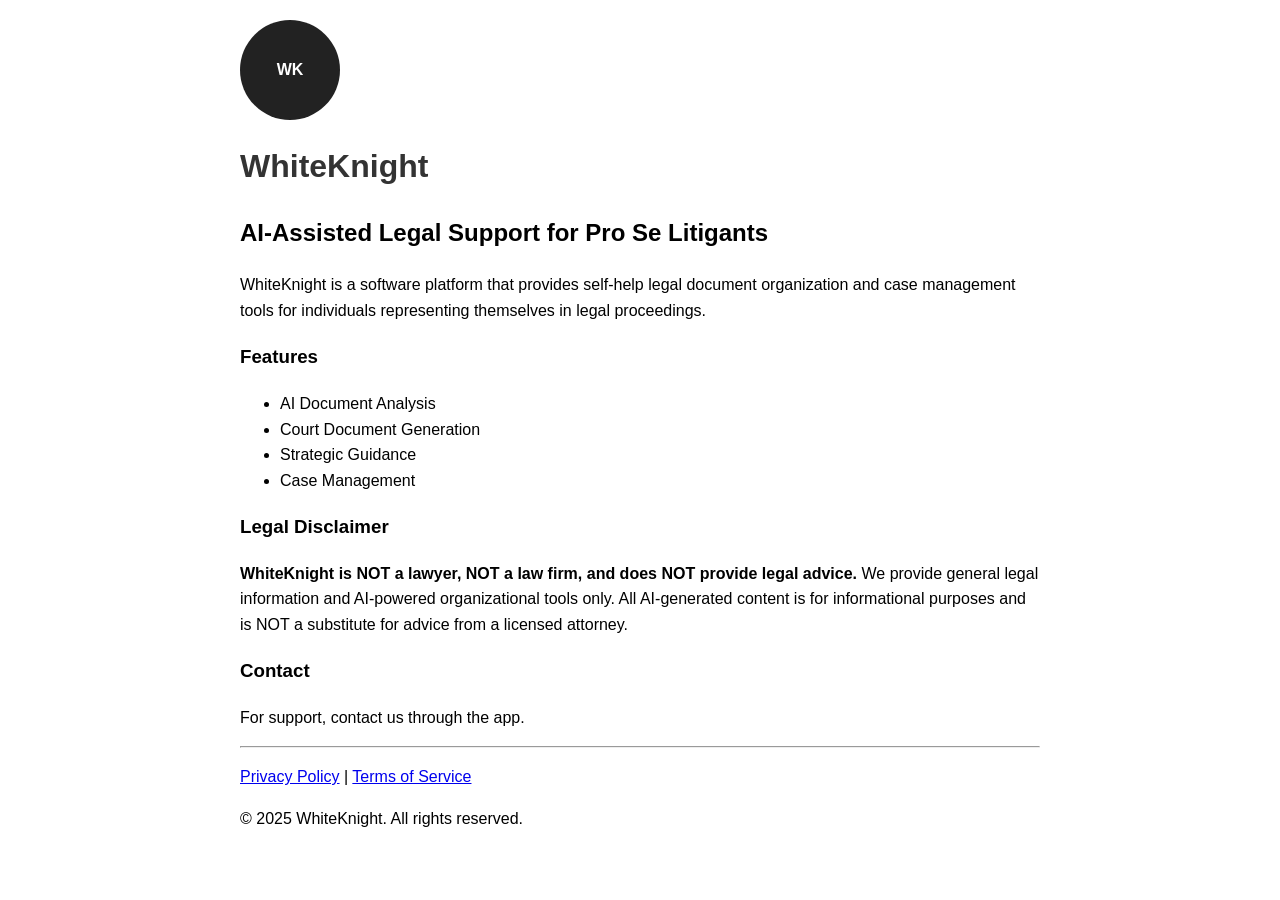
==== index.html @ cc4c9d98 "Create index.html" ====
<!DOCTYPE html>
<html lang="en">
<head>
    <meta charset="UTF-8">
    <meta name="viewport" content="width=device-width, initial-scale=1.0">
    <title>WhiteKnight - AI Litigation Assistant</title>
    <style>
        body { font-family: Arial, sans-serif; max-width: 800px; margin: 0 auto; padding: 20px; line-height: 1.6; }
        h1 { color: #333; }
        .logo { width: 100px; height: 100px; background: #222; border-radius: 50%; display: flex; align-items: center; justify-content: center; color: white; font-weight: bold; margin-bottom: 20px; }
    </style>
</head>
<body>
    <div class="logo">WK</div>
    <h1>WhiteKnight</h1>
    <h2>AI-Assisted Legal Support for Pro Se Litigants</h2>
    <p>WhiteKnight is a software platform that provides self-help legal document organization and case management tools for individuals representing themselves in legal proceedings.</p>
    
    <h3>Features</h3>
    <ul>
        <li>AI Document Analysis</li>
        <li>Court Document Generation</li>
        <li>Strategic Guidance</li>
        <li>Case Management</li>
    </ul>
    
    <h3>Legal Disclaimer</h3>
    <p><strong>WhiteKnight is NOT a lawyer, NOT a law firm, and does NOT provide legal advice.</strong> We provide general legal information and AI-powered organizational tools only. All AI-generated content is for informational purposes and is NOT a substitute for advice from a licensed attorney.</p>
    
    <h3>Contact</h3>
    <p>For support, contact us through the app.</p>
    
    <hr>
    <p><a href="privacy.html">Privacy Policy</a> | <a href="terms.html">Terms of Service</a></p>
    <p>&copy; 2025 WhiteKnight. All rights reserved.</p>
</body>
</html>
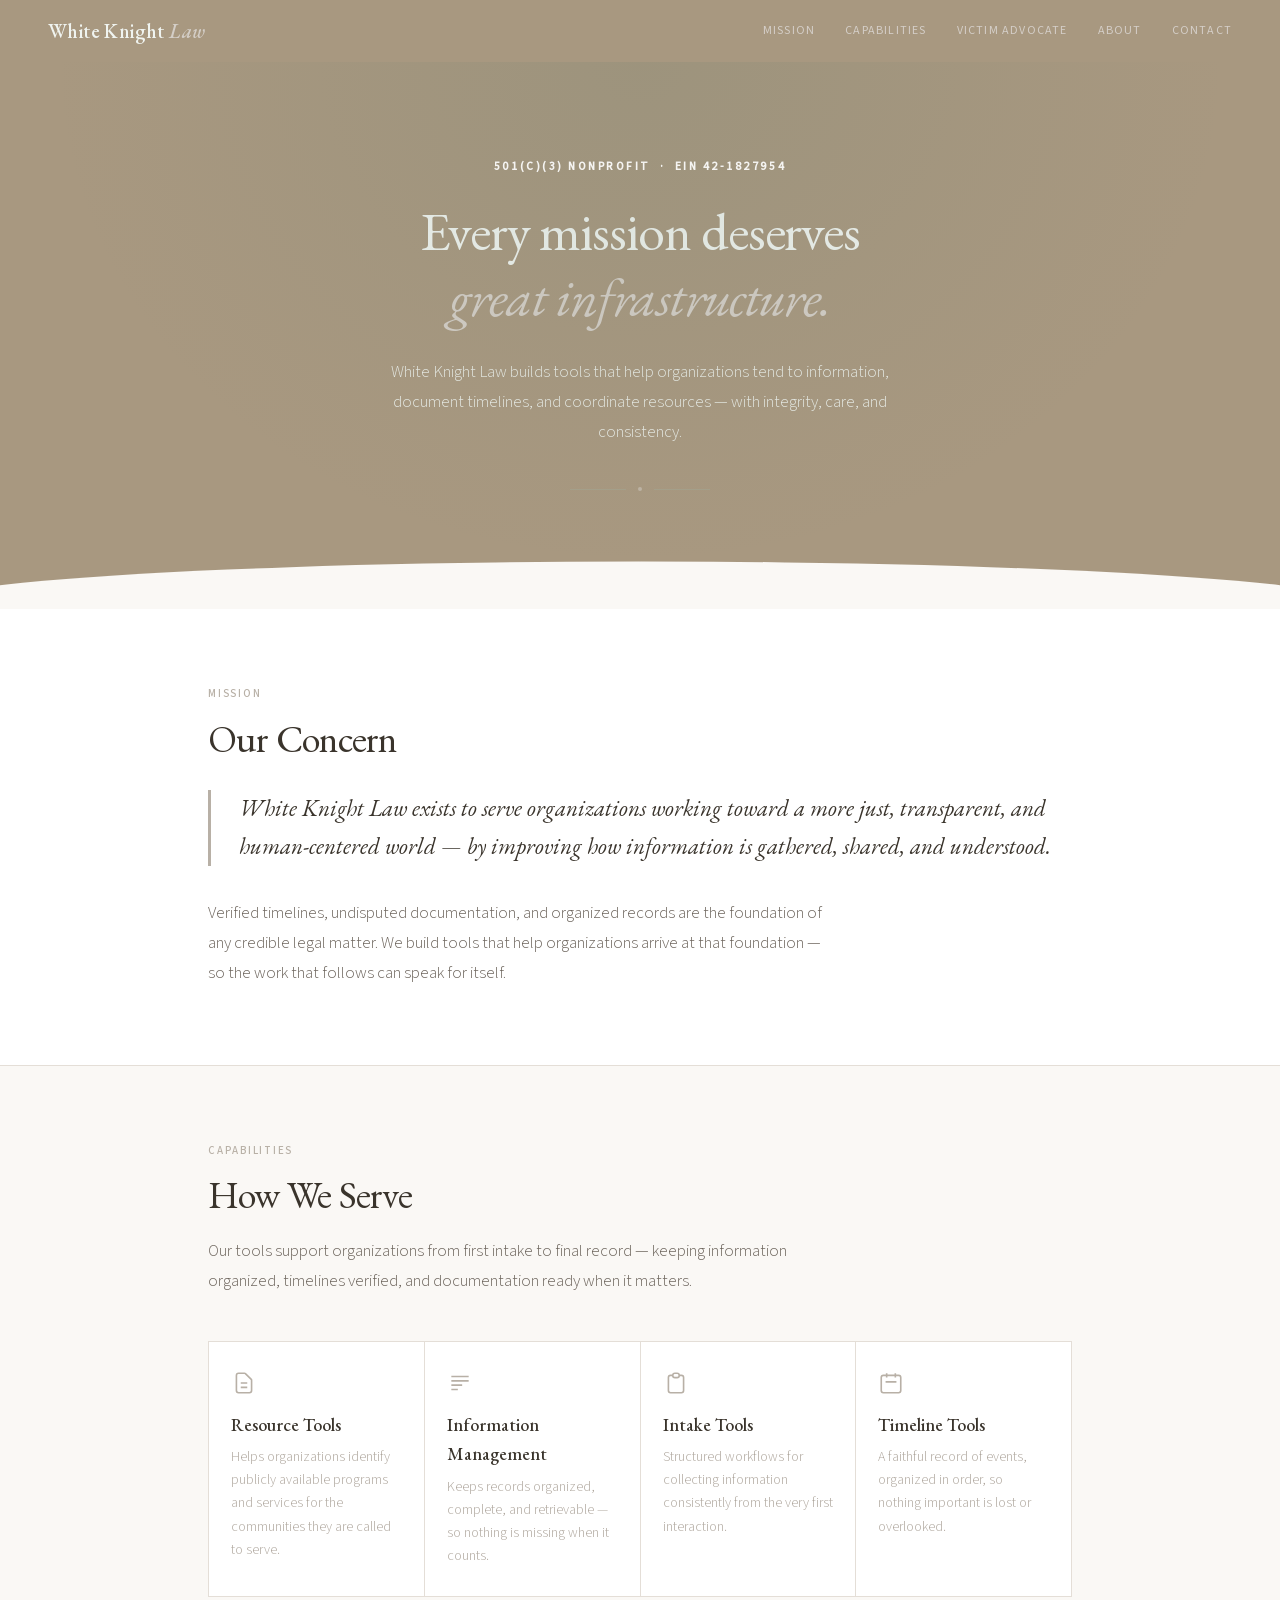
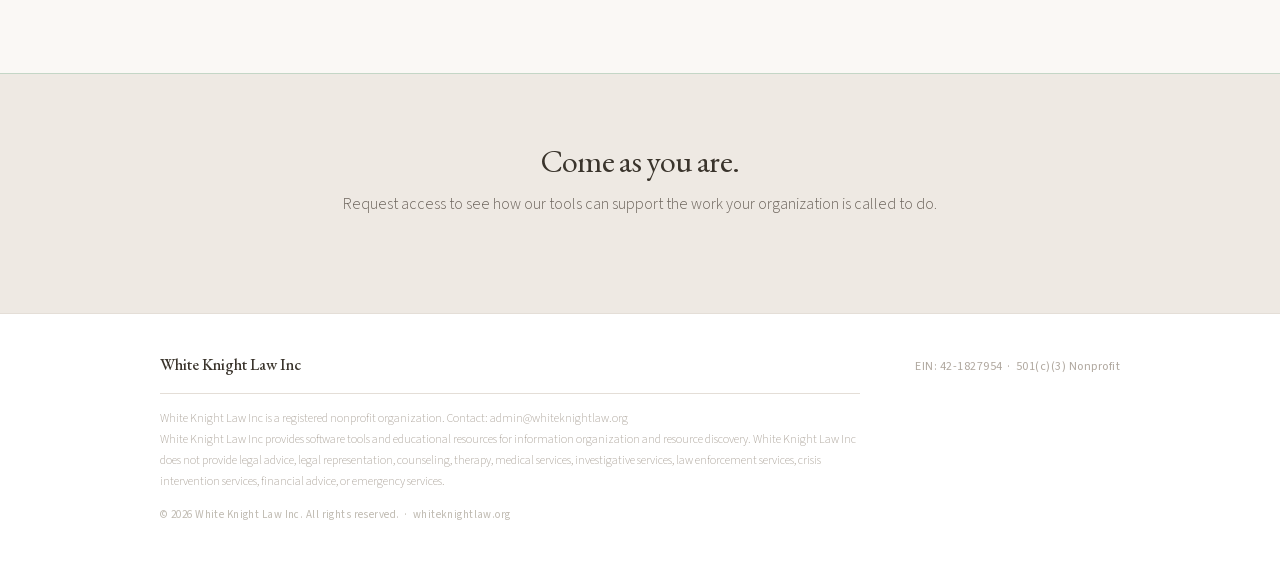
==== commit 0a9922a9: "Add files via upload" ====
--- a/index.html
+++ b/index.html
@@ -1,37 +1,310 @@
-<!DOCTYPE html>
-<html lang="en">
-<head>
-    <meta charset="UTF-8">
-    <meta name="viewport" content="width=device-width, initial-scale=1.0">
-    <title>WhiteKnight - AI Litigation Assistant</title>
-    <style>
-        body { font-family: Arial, sans-serif; max-width: 800px; margin: 0 auto; padding: 20px; line-height: 1.6; }
-        h1 { color: #333; }
-        .logo { width: 100px; height: 100px; background: #222; border-radius: 50%; display: flex; align-items: center; justify-content: center; color: white; font-weight: bold; margin-bottom: 20px; }
-    </style>
-</head>
-<body>
-    <div class="logo">WK</div>
-    <h1>WhiteKnight</h1>
-    <h2>AI-Assisted Legal Support for Pro Se Litigants</h2>
-    <p>WhiteKnight is a software platform that provides self-help legal document organization and case management tools for individuals representing themselves in legal proceedings.</p>
-    
-    <h3>Features</h3>
-    <ul>
-        <li>AI Document Analysis</li>
-        <li>Court Document Generation</li>
-        <li>Strategic Guidance</li>
-        <li>Case Management</li>
-    </ul>
-    
-    <h3>Legal Disclaimer</h3>
-    <p><strong>WhiteKnight is NOT a lawyer, NOT a law firm, and does NOT provide legal advice.</strong> We provide general legal information and AI-powered organizational tools only. All AI-generated content is for informational purposes and is NOT a substitute for advice from a licensed attorney.</p>
-    
-    <h3>Contact</h3>
-    <p>For support, contact us through the app.</p>
-    
-    <hr>
-    <p><a href="privacy.html">Privacy Policy</a> | <a href="terms.html">Terms of Service</a></p>
-    <p>&copy; 2025 WhiteKnight. All rights reserved.</p>
-</body>
-</html>
+<!DOCTYPE html><html lang="en" class="dark"><head><meta charset="utf-8"><meta name="viewport" content="width=device-width, initial-scale=1"><title>White Knight Law</title><meta name="description" content="Tools that help organizations tend to information, document timelines, and coordinate resources."><link rel="icon" href="/icon.png" type="image/png"/><meta name="next-size-adjust"><link rel="stylesheet" href="/styles.css"/></head><body class="__variable_d8ebd1 __variable_896f76 __variable_a3570b __variable_952d24 font-sans">
+<next-route-announcer style="position: absolute;"></next-route-announcer><style>
+        .wk-root {
+          font-family: var(--font-source-sans), 'Source Sans 3', sans-serif;
+          background: #FAF8F5;
+          color: #3A342C;
+          font-size: 16px;
+          line-height: 1.65;
+          min-height: 100vh;
+        }
+        .wk-root * { box-sizing: border-box; }
+
+        /* HEADER */
+        .wk-header {
+          background: #A89880;
+          padding: 0 48px;
+          display: flex;
+          align-items: center;
+          justify-content: space-between;
+          height: 62px;
+          position: sticky;
+          top: 0;
+          z-index: 100;
+        }
+        .wk-logo {
+          font-family: var(--font-garamond), 'EB Garamond', serif;
+          font-size: 20px;
+          font-weight: 500;
+          color: #F0F4F0;
+          letter-spacing: 0.02em;
+          text-decoration: none;
+        }
+        .wk-logo span { color: #D4CEC7; font-style: italic; }
+        .wk-nav { display: flex; align-items: center; gap: 30px; }
+        .wk-nav a {
+          font-size: 12px;
+          font-weight: 400;
+          letter-spacing: 0.1em;
+          text-transform: uppercase;
+          color: #D4CEC7;
+          text-decoration: none;
+          transition: color 0.2s;
+        }
+        .wk-nav a:hover { color: #F0F4F0; }
+        .wk-btn-header {
+          font-size: 12px;
+          font-weight: 500;
+          letter-spacing: 0.08em;
+          text-transform: uppercase;
+          background: transparent;
+          color: #F0F4F0;
+          border: 1px solid rgba(157,176,159,0.45);
+          padding: 7px 18px;
+          border-radius: 2px;
+          text-decoration: none;
+          transition: background 0.2s, border-color 0.2s;
+          cursor: pointer;
+        }
+        .wk-btn-header:hover {
+          background: rgba(157,176,159,0.15);
+          border-color: rgba(157,176,159,0.7);
+        }
+
+        /* HERO */
+        .wk-hero {
+          background: #A89880;
+          padding: 96px 48px 80px;
+          text-align: center;
+          position: relative;
+          overflow: hidden;
+        }
+        .wk-hero::before {
+          content: '';
+          position: absolute;
+          inset: 0;
+          background: radial-gradient(ellipse at 50% 0%, rgba(107,127,110,0.18) 0%, transparent 65%);
+          pointer-events: none;
+        }
+        .wk-hero::after {
+          content: '';
+          display: block;
+          position: absolute;
+          bottom: 0; left: 0; right: 0;
+          height: 48px;
+          background: #FAF8F5;
+          clip-path: ellipse(58% 100% at 50% 100%);
+        }
+        .wk-hero-eyebrow {
+          font-size: 11.5px;
+          font-weight: 600;
+          letter-spacing: 0.22em;
+          text-transform: uppercase;
+          color: #FFFFFF;
+          margin-bottom: 22px;
+          opacity: 0.9;
+        }
+        .wk-hero h1 {
+          font-family: var(--font-garamond), 'EB Garamond', serif;
+          font-size: clamp(32px, 5vw, 54px);
+          font-weight: 400;
+          color: #F0F4F0;
+          line-height: 1.22;
+          max-width: 680px;
+          margin: 0 auto 26px;
+        }
+        .wk-hero h1 em { font-style: italic; color: #D4CEC7; }
+        .wk-hero-sub {
+          font-size: 17px;
+          font-weight: 300;
+          color: rgba(240,244,240,0.90);
+          max-width: 500px;
+          margin: 0 auto 40px;
+          line-height: 1.78;
+        }
+        .wk-hero-rule {
+          display: flex;
+          align-items: center;
+          gap: 12px;
+          max-width: 140px;
+          margin: 0 auto 38px;
+        }
+        .wk-hero-rule::before,
+        .wk-hero-rule::after {
+          content: '';
+          flex: 1;
+          height: 1px;
+          background: rgba(157,176,159,0.35);
+        }
+        .wk-hero-rule-dot {
+          width: 4px; height: 4px;
+          border-radius: 50%;
+          background: #D4CEC7;
+          opacity: 0.5;
+        }
+        .wk-btn-cta {
+          display: inline-block;
+          font-size: 12px;
+          font-weight: 500;
+          letter-spacing: 0.1em;
+          text-transform: uppercase;
+          background: #B8B0A6;
+          color: #F0F4F0;
+          padding: 12px 28px;
+          border-radius: 2px;
+          text-decoration: none;
+          transition: background 0.2s;
+          cursor: pointer;
+          border: none;
+        }
+        .wk-btn-cta:hover { background: #C0AA90; }
+
+        /* SHARED SECTION */
+        .wk-section {
+          max-width: 960px;
+          margin: 0 auto;
+          padding: 76px 48px;
+        }
+        .wk-eyebrow {
+          font-size: 11px;
+          font-weight: 500;
+          letter-spacing: 0.16em;
+          text-transform: uppercase;
+          color: #B8B0A6;
+          margin-bottom: 12px;
+        }
+        .wk-section h2 {
+          font-family: var(--font-garamond), 'EB Garamond', serif;
+          font-size: clamp(26px, 3.5vw, 38px);
+          font-weight: 400;
+          color: #3A342C;
+          margin-bottom: 18px;
+          line-height: 1.22;
+        }
+        .wk-section-intro {
+          font-size: 17px;
+          font-weight: 300;
+          color: #6E665E;
+          max-width: 620px;
+          line-height: 1.78;
+          margin-bottom: 44px;
+        }
+
+        /* MISSION */
+        .wk-mission-bg {
+          background: #FFFFFF;
+          border-bottom: 1px solid #E4DED7;
+        }
+        .wk-mission-quote {
+          border-left: 3px solid #B8B0A6;
+          padding-left: 28px;
+          margin: 28px 0 32px;
+        }
+        .wk-mission-quote p {
+          font-family: var(--font-garamond), 'EB Garamond', serif;
+          font-size: 23px;
+          font-style: italic;
+          font-weight: 400;
+          color: #3A342C;
+          line-height: 1.65;
+        }
+
+        /* CAPABILITIES */
+        .wk-cap-grid {
+          display: grid;
+          grid-template-columns: repeat(auto-fit, minmax(200px, 1fr));
+          gap: 1px;
+          background: #E4DED7;
+          border: 1px solid #E4DED7;
+        }
+        .wk-cap-card {
+          background: #FFFFFF;
+          padding: 28px 22px;
+          transition: background 0.2s;
+        }
+        .wk-cap-card:hover { background: #FAF8F5; }
+        .wk-cap-icon {
+          width: 26px; height: 26px;
+          color: #B8B0A6;
+          margin-bottom: 14px;
+        }
+        .wk-cap-card strong {
+          display: block;
+          font-family: var(--font-garamond), 'EB Garamond', serif;
+          font-size: 18px;
+          font-weight: 500;
+          color: #3A342C;
+          margin-bottom: 7px;
+        }
+        .wk-cap-card p {
+          font-size: 14px;
+          font-weight: 300;
+          color: #B0A89F;
+          line-height: 1.65;
+        }
+
+        /* CTA STRIP */
+        .wk-cta-strip {
+          background: #EEE9E3;
+          border-top: 1px solid #C4D6C6;
+          padding: 68px 48px;
+          text-align: center;
+        }
+        .wk-cta-strip h2 {
+          font-family: var(--font-garamond), 'EB Garamond', serif;
+          font-size: 32px;
+          font-weight: 400;
+          color: #3A342C;
+          margin-bottom: 10px;
+        }
+        .wk-cta-strip p {
+          font-size: 16px;
+          font-weight: 300;
+          color: #6E665E;
+          margin-bottom: 28px;
+        }
+
+        /* FOOTER */
+        .wk-footer {
+          border-top: 1px solid #E4DED7;
+          padding: 38px 48px;
+          background: #FFFFFF;
+        }
+        .wk-footer-inner {
+          max-width: 960px;
+          margin: 0 auto;
+          display: flex;
+          flex-direction: column;
+          gap: 14px;
+        }
+        .wk-footer-top {
+          display: flex;
+          align-items: baseline;
+          justify-content: space-between;
+          flex-wrap: wrap;
+          gap: 8px;
+        }
+        .wk-footer-logo {
+          font-family: var(--font-garamond), 'EB Garamond', serif;
+          font-size: 16px;
+          color: #3A342C;
+          font-weight: 500;
+        }
+        .wk-footer-ein {
+          font-size: 12px;
+          color: #B0A89F;
+          letter-spacing: 0.04em;
+        }
+        .wk-footer-disclaimer {
+          font-size: 12px;
+          font-weight: 300;
+          color: #B0A89F;
+          line-height: 1.75;
+          max-width: 700px;
+          padding-top: 14px;
+          border-top: 1px solid #E4DED7;
+        }
+        .wk-footer-copy {
+          font-size: 11px;
+          color: #C0BBB2;
+          letter-spacing: 0.04em;
+        }
+
+        @media (max-width: 700px) {
+          .wk-header { padding: 0 20px; }
+          .wk-nav { display: none; }
+          .wk-hero, .wk-cta-strip { padding: 64px 24px 52px; }
+          .wk-section { padding: 52px 24px; }
+          .wk-footer { padding: 30px 24px; }
+        }
+      </style><div class="wk-root"><header class="wk-header"><span class="wk-logo">White Knight <span>Law</span></span><nav class="wk-nav"><a href="#mission">Mission</a><a href="#capabilities">Capabilities</a><a href="/crime-victim-advocate">Victim Advocate</a><a href="/who-we-are">About</a><a href="/contact-us">Contact</a></nav></header><section class="wk-hero"><p class="wk-hero-eyebrow">501(c)(3) Nonprofit &nbsp;·&nbsp; EIN 42-1827954</p><h1>Every mission deserves<br><em>great infrastructure.</em></h1><p class="wk-hero-sub">White Knight Law builds tools that help organizations tend to information, document timelines, and coordinate resources — with integrity, care, and consistency.</p><div class="wk-hero-rule"><div class="wk-hero-rule-dot"></div></div></section><div class="wk-mission-bg" id="mission"><section class="wk-section"><p class="wk-eyebrow">Mission</p><h2>Our Concern</h2><div class="wk-mission-quote"><p>White Knight Law exists to serve organizations working toward a more just, transparent, and human-centered world — by improving how information is gathered, shared, and understood.</p></div><p class="wk-section-intro" style="margin-bottom: 0px;">Verified timelines, undisputed documentation, and organized records are the foundation of any credible legal matter. We build tools that help organizations arrive at that foundation — so the work that follows can speak for itself.</p></section></div><section class="wk-section" id="capabilities"><p class="wk-eyebrow">Capabilities</p><h2>How We Serve</h2><p class="wk-section-intro">Our tools support organizations from first intake to final record — keeping information organized, timelines verified, and documentation ready when it matters.</p><div class="wk-cap-grid"><div class="wk-cap-card"><svg class="wk-cap-icon" viewBox="0 0 24 24" fill="none" stroke="currentColor" stroke-width="1.5"><path d="M9 12h6m-6 4h6m2 5H7a2 2 0 01-2-2V5a2 2 0 012-2h5.586a1 1 0 01.707.293l5.414 5.414A1 1 0 0119 9.414V19a2 2 0 01-2 2z"></path></svg><strong>Resource Tools</strong><p>Helps organizations identify publicly available programs and services for the communities they are called to serve.</p></div><div class="wk-cap-card"><svg class="wk-cap-icon" viewBox="0 0 24 24" fill="none" stroke="currentColor" stroke-width="1.5"><path d="M4 6h16M4 10h16M4 14h10M4 18h6"></path></svg><strong>Information Management</strong><p>Keeps records organized, complete, and retrievable — so nothing is missing when it counts.</p></div><div class="wk-cap-card"><svg class="wk-cap-icon" viewBox="0 0 24 24" fill="none" stroke="currentColor" stroke-width="1.5"><path d="M9 5H7a2 2 0 00-2 2v12a2 2 0 002 2h10a2 2 0 002-2V7a2 2 0 00-2-2h-2M9 5a2 2 0 002 2h2a2 2 0 002-2M9 5a2 2 0 012-2h2a2 2 0 012 2"></path></svg><strong>Intake Tools</strong><p>Structured workflows for collecting information consistently from the very first interaction.</p></div><div class="wk-cap-card"><svg class="wk-cap-icon" viewBox="0 0 24 24" fill="none" stroke="currentColor" stroke-width="1.5"><path d="M8 7V3m8 4V3m-9 8h10M5 21h14a2 2 0 002-2V7a2 2 0 00-2-2H5a2 2 0 00-2 2v12a2 2 0 002 2z"></path></svg><strong>Timeline Tools</strong><p>A faithful record of events, organized in order, so nothing important is lost or overlooked.</p></div></div></section><section class="wk-cta-strip"><h2>Come as you are.</h2><p>Request access to see how our tools can support the work your organization is called to do.</p></section><footer class="wk-footer"><div class="wk-footer-inner"><div class="wk-footer-top"><span class="wk-footer-logo">White Knight Law Inc</span><span class="wk-footer-ein">EIN: 42-1827954 &nbsp;·&nbsp; 501(c)(3) Nonprofit</span></div><p class="wk-footer-disclaimer">White Knight Law Inc is a registered nonprofit organization. Contact: admin@whiteknightlaw.org<br>White Knight Law Inc provides software tools and educational resources for information organization and resource discovery. White Knight Law Inc does not provide legal advice, legal representation, counseling, therapy, medical services, investigative services, law enforcement services, crisis intervention services, financial advice, or emergency services.</p><p class="wk-footer-copy">© 2026 White Knight Law Inc. All rights reserved. &nbsp;·&nbsp; whiteknightlaw.org</p></div></footer></div></body></html>
--- a/styles.css
+++ b/styles.css
@@ -0,0 +1,4 @@
+@font-face{font-family:__Inter_d8ebd1;font-style:normal;font-weight:100 900;font-display:swap;src:url(/f-ba9851c3c22cd980-s.woff2) format("woff2");unicode-range:u+0460-052f,u+1c80-1c8a,u+20b4,u+2de0-2dff,u+a640-a69f,u+fe2e-fe2f}@font-face{font-family:__Inter_d8ebd1;font-style:normal;font-weight:100 900;font-display:swap;src:url(/f-21350d82a1f187e9-s.woff2) format("woff2");unicode-range:u+0301,u+0400-045f,u+0490-0491,u+04b0-04b1,u+2116}@font-face{font-family:__Inter_d8ebd1;font-style:normal;font-weight:100 900;font-display:swap;src:url(/f-c5fe6dc8356a8c31-s.woff2) format("woff2");unicode-range:u+1f??}@font-face{font-family:__Inter_d8ebd1;font-style:normal;font-weight:100 900;font-display:swap;src:url(/f-19cfc7226ec3afaa-s.woff2) format("woff2");unicode-range:u+0370-0377,u+037a-037f,u+0384-038a,u+038c,u+038e-03a1,u+03a3-03ff}@font-face{font-family:__Inter_d8ebd1;font-style:normal;font-weight:100 900;font-display:swap;src:url(/f-df0a9ae256c0569c-s.woff2) format("woff2");unicode-range:u+0102-0103,u+0110-0111,u+0128-0129,u+0168-0169,u+01a0-01a1,u+01af-01b0,u+0300-0301,u+0303-0304,u+0308-0309,u+0323,u+0329,u+1ea0-1ef9,u+20ab}@font-face{font-family:__Inter_d8ebd1;font-style:normal;font-weight:100 900;font-display:swap;src:url(/f-8e9860b6e62d6359-s.woff2) format("woff2");unicode-range:u+0100-02ba,u+02bd-02c5,u+02c7-02cc,u+02ce-02d7,u+02dd-02ff,u+0304,u+0308,u+0329,u+1d00-1dbf,u+1e00-1e9f,u+1ef2-1eff,u+2020,u+20a0-20ab,u+20ad-20c4,u+2113,u+2c60-2c7f,u+a720-a7ff}@font-face{font-family:__Inter_d8ebd1;font-style:normal;font-weight:100 900;font-display:swap;src:url(/f-e4af272ccee01ff0-s.p.woff2) format("woff2");unicode-range:u+00??,u+0131,u+0152-0153,u+02bb-02bc,u+02c6,u+02da,u+02dc,u+0304,u+0308,u+0329,u+2000-206f,u+20ac,u+2122,u+2191,u+2193,u+2212,u+2215,u+feff,u+fffd}@font-face{font-family:__Inter_Fallback_d8ebd1;src:local("Arial");ascent-override:90.49%;descent-override:22.56%;line-gap-override:0.00%;size-adjust:107.06%}.__className_d8ebd1{font-family:__Inter_d8ebd1,__Inter_Fallback_d8ebd1;font-style:normal}.__variable_d8ebd1{--font-inter:"__Inter_d8ebd1","__Inter_Fallback_d8ebd1"}@font-face{font-family:__Playfair_Display_896f76;font-style:normal;font-weight:400;font-display:swap;src:url(/f-47f136985ef5b5cb-s.woff2) format("woff2");unicode-range:u+0301,u+0400-045f,u+0490-0491,u+04b0-04b1,u+2116}@font-face{font-family:__Playfair_Display_896f76;font-style:normal;font-weight:400;font-display:swap;src:url(/f-4ead58c4dcc3f285-s.woff2) format("woff2");unicode-range:u+0102-0103,u+0110-0111,u+0128-0129,u+0168-0169,u+01a0-01a1,u+01af-01b0,u+0300-0301,u+0303-0304,u+0308-0309,u+0323,u+0329,u+1ea0-1ef9,u+20ab}@font-face{font-family:__Playfair_Display_896f76;font-style:normal;font-weight:400;font-display:swap;src:url(/f-28a2004cf8372660-s.woff2) format("woff2");unicode-range:u+0100-02ba,u+02bd-02c5,u+02c7-02cc,u+02ce-02d7,u+02dd-02ff,u+0304,u+0308,u+0329,u+1d00-1dbf,u+1e00-1e9f,u+1ef2-1eff,u+2020,u+20a0-20ab,u+20ad-20c4,u+2113,u+2c60-2c7f,u+a720-a7ff}@font-face{font-family:__Playfair_Display_896f76;font-style:normal;font-weight:400;font-display:swap;src:url(/f-eaead17c7dbfcd5d-s.p.woff2) format("woff2");unicode-range:u+00??,u+0131,u+0152-0153,u+02bb-02bc,u+02c6,u+02da,u+02dc,u+0304,u+0308,u+0329,u+2000-206f,u+20ac,u+2122,u+2191,u+2193,u+2212,u+2215,u+feff,u+fffd}@font-face{font-family:__Playfair_Display_896f76;font-style:normal;font-weight:500;font-display:swap;src:url(/f-47f136985ef5b5cb-s.woff2) format("woff2");unicode-range:u+0301,u+0400-045f,u+0490-0491,u+04b0-04b1,u+2116}@font-face{font-family:__Playfair_Display_896f76;font-style:normal;font-weight:500;font-display:swap;src:url(/f-4ead58c4dcc3f285-s.woff2) format("woff2");unicode-range:u+0102-0103,u+0110-0111,u+0128-0129,u+0168-0169,u+01a0-01a1,u+01af-01b0,u+0300-0301,u+0303-0304,u+0308-0309,u+0323,u+0329,u+1ea0-1ef9,u+20ab}@font-face{font-family:__Playfair_Display_896f76;font-style:normal;font-weight:500;font-display:swap;src:url(/f-28a2004cf8372660-s.woff2) format("woff2");unicode-range:u+0100-02ba,u+02bd-02c5,u+02c7-02cc,u+02ce-02d7,u+02dd-02ff,u+0304,u+0308,u+0329,u+1d00-1dbf,u+1e00-1e9f,u+1ef2-1eff,u+2020,u+20a0-20ab,u+20ad-20c4,u+2113,u+2c60-2c7f,u+a720-a7ff}@font-face{font-family:__Playfair_Display_896f76;font-style:normal;font-weight:500;font-display:swap;src:url(/f-eaead17c7dbfcd5d-s.p.woff2) format("woff2");unicode-range:u+00??,u+0131,u+0152-0153,u+02bb-02bc,u+02c6,u+02da,u+02dc,u+0304,u+0308,u+0329,u+2000-206f,u+20ac,u+2122,u+2191,u+2193,u+2212,u+2215,u+feff,u+fffd}@font-face{font-family:__Playfair_Display_896f76;font-style:normal;font-weight:600;font-display:swap;src:url(/f-47f136985ef5b5cb-s.woff2) format("woff2");unicode-range:u+0301,u+0400-045f,u+0490-0491,u+04b0-04b1,u+2116}@font-face{font-family:__Playfair_Display_896f76;font-style:normal;font-weight:600;font-display:swap;src:url(/f-4ead58c4dcc3f285-s.woff2) format("woff2");unicode-range:u+0102-0103,u+0110-0111,u+0128-0129,u+0168-0169,u+01a0-01a1,u+01af-01b0,u+0300-0301,u+0303-0304,u+0308-0309,u+0323,u+0329,u+1ea0-1ef9,u+20ab}@font-face{font-family:__Playfair_Display_896f76;font-style:normal;font-weight:600;font-display:swap;src:url(/f-28a2004cf8372660-s.woff2) format("woff2");unicode-range:u+0100-02ba,u+02bd-02c5,u+02c7-02cc,u+02ce-02d7,u+02dd-02ff,u+0304,u+0308,u+0329,u+1d00-1dbf,u+1e00-1e9f,u+1ef2-1eff,u+2020,u+20a0-20ab,u+20ad-20c4,u+2113,u+2c60-2c7f,u+a720-a7ff}@font-face{font-family:__Playfair_Display_896f76;font-style:normal;font-weight:600;font-display:swap;src:url(/f-eaead17c7dbfcd5d-s.p.woff2) format("woff2");unicode-range:u+00??,u+0131,u+0152-0153,u+02bb-02bc,u+02c6,u+02da,u+02dc,u+0304,u+0308,u+0329,u+2000-206f,u+20ac,u+2122,u+2191,u+2193,u+2212,u+2215,u+feff,u+fffd}@font-face{font-family:__Playfair_Display_896f76;font-style:normal;font-weight:700;font-display:swap;src:url(/f-47f136985ef5b5cb-s.woff2) format("woff2");unicode-range:u+0301,u+0400-045f,u+0490-0491,u+04b0-04b1,u+2116}@font-face{font-family:__Playfair_Display_896f76;font-style:normal;font-weight:700;font-display:swap;src:url(/f-4ead58c4dcc3f285-s.woff2) format("woff2");unicode-range:u+0102-0103,u+0110-0111,u+0128-0129,u+0168-0169,u+01a0-01a1,u+01af-01b0,u+0300-0301,u+0303-0304,u+0308-0309,u+0323,u+0329,u+1ea0-1ef9,u+20ab}@font-face{font-family:__Playfair_Display_896f76;font-style:normal;font-weight:700;font-display:swap;src:url(/f-28a2004cf8372660-s.woff2) format("woff2");unicode-range:u+0100-02ba,u+02bd-02c5,u+02c7-02cc,u+02ce-02d7,u+02dd-02ff,u+0304,u+0308,u+0329,u+1d00-1dbf,u+1e00-1e9f,u+1ef2-1eff,u+2020,u+20a0-20ab,u+20ad-20c4,u+2113,u+2c60-2c7f,u+a720-a7ff}@font-face{font-family:__Playfair_Display_896f76;font-style:normal;font-weight:700;font-display:swap;src:url(/f-eaead17c7dbfcd5d-s.p.woff2) format("woff2");unicode-range:u+00??,u+0131,u+0152-0153,u+02bb-02bc,u+02c6,u+02da,u+02dc,u+0304,u+0308,u+0329,u+2000-206f,u+20ac,u+2122,u+2191,u+2193,u+2212,u+2215,u+feff,u+fffd}@font-face{font-family:__Playfair_Display_896f76;font-style:normal;font-weight:800;font-display:swap;src:url(/f-47f136985ef5b5cb-s.woff2) format("woff2");unicode-range:u+0301,u+0400-045f,u+0490-0491,u+04b0-04b1,u+2116}@font-face{font-family:__Playfair_Display_896f76;font-style:normal;font-weight:800;font-display:swap;src:url(/f-4ead58c4dcc3f285-s.woff2) format("woff2");unicode-range:u+0102-0103,u+0110-0111,u+0128-0129,u+0168-0169,u+01a0-01a1,u+01af-01b0,u+0300-0301,u+0303-0304,u+0308-0309,u+0323,u+0329,u+1ea0-1ef9,u+20ab}@font-face{font-family:__Playfair_Display_896f76;font-style:normal;font-weight:800;font-display:swap;src:url(/f-28a2004cf8372660-s.woff2) format("woff2");unicode-range:u+0100-02ba,u+02bd-02c5,u+02c7-02cc,u+02ce-02d7,u+02dd-02ff,u+0304,u+0308,u+0329,u+1d00-1dbf,u+1e00-1e9f,u+1ef2-1eff,u+2020,u+20a0-20ab,u+20ad-20c4,u+2113,u+2c60-2c7f,u+a720-a7ff}@font-face{font-family:__Playfair_Display_896f76;font-style:normal;font-weight:800;font-display:swap;src:url(/f-eaead17c7dbfcd5d-s.p.woff2) format("woff2");unicode-range:u+00??,u+0131,u+0152-0153,u+02bb-02bc,u+02c6,u+02da,u+02dc,u+0304,u+0308,u+0329,u+2000-206f,u+20ac,u+2122,u+2191,u+2193,u+2212,u+2215,u+feff,u+fffd}@font-face{font-family:__Playfair_Display_896f76;font-style:normal;font-weight:900;font-display:swap;src:url(/f-47f136985ef5b5cb-s.woff2) format("woff2");unicode-range:u+0301,u+0400-045f,u+0490-0491,u+04b0-04b1,u+2116}@font-face{font-family:__Playfair_Display_896f76;font-style:normal;font-weight:900;font-display:swap;src:url(/f-4ead58c4dcc3f285-s.woff2) format("woff2");unicode-range:u+0102-0103,u+0110-0111,u+0128-0129,u+0168-0169,u+01a0-01a1,u+01af-01b0,u+0300-0301,u+0303-0304,u+0308-0309,u+0323,u+0329,u+1ea0-1ef9,u+20ab}@font-face{font-family:__Playfair_Display_896f76;font-style:normal;font-weight:900;font-display:swap;src:url(/f-28a2004cf8372660-s.woff2) format("woff2");unicode-range:u+0100-02ba,u+02bd-02c5,u+02c7-02cc,u+02ce-02d7,u+02dd-02ff,u+0304,u+0308,u+0329,u+1d00-1dbf,u+1e00-1e9f,u+1ef2-1eff,u+2020,u+20a0-20ab,u+20ad-20c4,u+2113,u+2c60-2c7f,u+a720-a7ff}@font-face{font-family:__Playfair_Display_896f76;font-style:normal;font-weight:900;font-display:swap;src:url(/f-eaead17c7dbfcd5d-s.p.woff2) format("woff2");unicode-range:u+00??,u+0131,u+0152-0153,u+02bb-02bc,u+02c6,u+02da,u+02dc,u+0304,u+0308,u+0329,u+2000-206f,u+20ac,u+2122,u+2191,u+2193,u+2212,u+2215,u+feff,u+fffd}@font-face{font-family:__Playfair_Display_Fallback_896f76;src:local("Times New Roman");ascent-override:97.25%;descent-override:22.56%;line-gap-override:0.00%;size-adjust:111.26%}.__className_896f76{font-family:__Playfair_Display_896f76,__Playfair_Display_Fallback_896f76;font-style:normal}.__variable_896f76{--font-playfair:"__Playfair_Display_896f76","__Playfair_Display_Fallback_896f76"}@font-face{font-family:__EB_Garamond_a3570b;font-style:italic;font-weight:400;font-display:swap;src:url(/f-d5aa4e08d8c705fe-s.woff2) format("woff2");unicode-range:u+0460-052f,u+1c80-1c8a,u+20b4,u+2de0-2dff,u+a640-a69f,u+fe2e-fe2f}@font-face{font-family:__EB_Garamond_a3570b;font-style:italic;font-weight:400;font-display:swap;src:url(/f-25af1994493cb3fa-s.woff2) format("woff2");unicode-range:u+0301,u+0400-045f,u+0490-0491,u+04b0-04b1,u+2116}@font-face{font-family:__EB_Garamond_a3570b;font-style:italic;font-weight:400;font-display:swap;src:url(/f-cfc99d92d175e2e2-s.woff2) format("woff2");unicode-range:u+1f??}@font-face{font-family:__EB_Garamond_a3570b;font-style:italic;font-weight:400;font-display:swap;src:url(/f-3a438f8275a50f7d-s.woff2) format("woff2");unicode-range:u+0370-0377,u+037a-037f,u+0384-038a,u+038c,u+038e-03a1,u+03a3-03ff}@font-face{font-family:__EB_Garamond_a3570b;font-style:italic;font-weight:400;font-display:swap;src:url(/f-b7adaa6b071c1a45-s.woff2) format("woff2");unicode-range:u+0102-0103,u+0110-0111,u+0128-0129,u+0168-0169,u+01a0-01a1,u+01af-01b0,u+0300-0301,u+0303-0304,u+0308-0309,u+0323,u+0329,u+1ea0-1ef9,u+20ab}@font-face{font-family:__EB_Garamond_a3570b;font-style:italic;font-weight:400;font-display:swap;src:url(/f-dad535a4403b7848-s.woff2) format("woff2");unicode-range:u+0100-02ba,u+02bd-02c5,u+02c7-02cc,u+02ce-02d7,u+02dd-02ff,u+0304,u+0308,u+0329,u+1d00-1dbf,u+1e00-1e9f,u+1ef2-1eff,u+2020,u+20a0-20ab,u+20ad-20c4,u+2113,u+2c60-2c7f,u+a720-a7ff}@font-face{font-family:__EB_Garamond_a3570b;font-style:italic;font-weight:400;font-display:swap;src:url(/f-ba563e529daeef2f-s.p.woff2) format("woff2");unicode-range:u+00??,u+0131,u+0152-0153,u+02bb-02bc,u+02c6,u+02da,u+02dc,u+0304,u+0308,u+0329,u+2000-206f,u+20ac,u+2122,u+2191,u+2193,u+2212,u+2215,u+feff,u+fffd}@font-face{font-family:__EB_Garamond_a3570b;font-style:italic;font-weight:500;font-display:swap;src:url(/f-d5aa4e08d8c705fe-s.woff2) format("woff2");unicode-range:u+0460-052f,u+1c80-1c8a,u+20b4,u+2de0-2dff,u+a640-a69f,u+fe2e-fe2f}@font-face{font-family:__EB_Garamond_a3570b;font-style:italic;font-weight:500;font-display:swap;src:url(/f-25af1994493cb3fa-s.woff2) format("woff2");unicode-range:u+0301,u+0400-045f,u+0490-0491,u+04b0-04b1,u+2116}@font-face{font-family:__EB_Garamond_a3570b;font-style:italic;font-weight:500;font-display:swap;src:url(/f-cfc99d92d175e2e2-s.woff2) format("woff2");unicode-range:u+1f??}@font-face{font-family:__EB_Garamond_a3570b;font-style:italic;font-weight:500;font-display:swap;src:url(/f-3a438f8275a50f7d-s.woff2) format("woff2");unicode-range:u+0370-0377,u+037a-037f,u+0384-038a,u+038c,u+038e-03a1,u+03a3-03ff}@font-face{font-family:__EB_Garamond_a3570b;font-style:italic;font-weight:500;font-display:swap;src:url(/f-b7adaa6b071c1a45-s.woff2) format("woff2");unicode-range:u+0102-0103,u+0110-0111,u+0128-0129,u+0168-0169,u+01a0-01a1,u+01af-01b0,u+0300-0301,u+0303-0304,u+0308-0309,u+0323,u+0329,u+1ea0-1ef9,u+20ab}@font-face{font-family:__EB_Garamond_a3570b;font-style:italic;font-weight:500;font-display:swap;src:url(/f-dad535a4403b7848-s.woff2) format("woff2");unicode-range:u+0100-02ba,u+02bd-02c5,u+02c7-02cc,u+02ce-02d7,u+02dd-02ff,u+0304,u+0308,u+0329,u+1d00-1dbf,u+1e00-1e9f,u+1ef2-1eff,u+2020,u+20a0-20ab,u+20ad-20c4,u+2113,u+2c60-2c7f,u+a720-a7ff}@font-face{font-family:__EB_Garamond_a3570b;font-style:italic;font-weight:500;font-display:swap;src:url(/f-ba563e529daeef2f-s.p.woff2) format("woff2");unicode-range:u+00??,u+0131,u+0152-0153,u+02bb-02bc,u+02c6,u+02da,u+02dc,u+0304,u+0308,u+0329,u+2000-206f,u+20ac,u+2122,u+2191,u+2193,u+2212,u+2215,u+feff,u+fffd}@font-face{font-family:__EB_Garamond_a3570b;font-style:italic;font-weight:600;font-display:swap;src:url(/f-d5aa4e08d8c705fe-s.woff2) format("woff2");unicode-range:u+0460-052f,u+1c80-1c8a,u+20b4,u+2de0-2dff,u+a640-a69f,u+fe2e-fe2f}@font-face{font-family:__EB_Garamond_a3570b;font-style:italic;font-weight:600;font-display:swap;src:url(/f-25af1994493cb3fa-s.woff2) format("woff2");unicode-range:u+0301,u+0400-045f,u+0490-0491,u+04b0-04b1,u+2116}@font-face{font-family:__EB_Garamond_a3570b;font-style:italic;font-weight:600;font-display:swap;src:url(/f-cfc99d92d175e2e2-s.woff2) format("woff2");unicode-range:u+1f??}@font-face{font-family:__EB_Garamond_a3570b;font-style:italic;font-weight:600;font-display:swap;src:url(/f-3a438f8275a50f7d-s.woff2) format("woff2");unicode-range:u+0370-0377,u+037a-037f,u+0384-038a,u+038c,u+038e-03a1,u+03a3-03ff}@font-face{font-family:__EB_Garamond_a3570b;font-style:italic;font-weight:600;font-display:swap;src:url(/f-b7adaa6b071c1a45-s.woff2) format("woff2");unicode-range:u+0102-0103,u+0110-0111,u+0128-0129,u+0168-0169,u+01a0-01a1,u+01af-01b0,u+0300-0301,u+0303-0304,u+0308-0309,u+0323,u+0329,u+1ea0-1ef9,u+20ab}@font-face{font-family:__EB_Garamond_a3570b;font-style:italic;font-weight:600;font-display:swap;src:url(/f-dad535a4403b7848-s.woff2) format("woff2");unicode-range:u+0100-02ba,u+02bd-02c5,u+02c7-02cc,u+02ce-02d7,u+02dd-02ff,u+0304,u+0308,u+0329,u+1d00-1dbf,u+1e00-1e9f,u+1ef2-1eff,u+2020,u+20a0-20ab,u+20ad-20c4,u+2113,u+2c60-2c7f,u+a720-a7ff}@font-face{font-family:__EB_Garamond_a3570b;font-style:italic;font-weight:600;font-display:swap;src:url(/f-ba563e529daeef2f-s.p.woff2) format("woff2");unicode-range:u+00??,u+0131,u+0152-0153,u+02bb-02bc,u+02c6,u+02da,u+02dc,u+0304,u+0308,u+0329,u+2000-206f,u+20ac,u+2122,u+2191,u+2193,u+2212,u+2215,u+feff,u+fffd}@font-face{font-family:__EB_Garamond_a3570b;font-style:normal;font-weight:400;font-display:swap;src:url(/f-062340a5902d57de-s.woff2) format("woff2");unicode-range:u+0460-052f,u+1c80-1c8a,u+20b4,u+2de0-2dff,u+a640-a69f,u+fe2e-fe2f}@font-face{font-family:__EB_Garamond_a3570b;font-style:normal;font-weight:400;font-display:swap;src:url(/f-d63e13930677f53f-s.woff2) format("woff2");unicode-range:u+0301,u+0400-045f,u+0490-0491,u+04b0-04b1,u+2116}@font-face{font-family:__EB_Garamond_a3570b;font-style:normal;font-weight:400;font-display:swap;src:url(/f-69e44c27a0558172-s.woff2) format("woff2");unicode-range:u+1f??}@font-face{font-family:__EB_Garamond_a3570b;font-style:normal;font-weight:400;font-display:swap;src:url(/f-2913b528b2922316-s.woff2) format("woff2");unicode-range:u+0370-0377,u+037a-037f,u+0384-038a,u+038c,u+038e-03a1,u+03a3-03ff}@font-face{font-family:__EB_Garamond_a3570b;font-style:normal;font-weight:400;font-display:swap;src:url(/f-548b5aa0a10194aa-s.woff2) format("woff2");unicode-range:u+0102-0103,u+0110-0111,u+0128-0129,u+0168-0169,u+01a0-01a1,u+01af-01b0,u+0300-0301,u+0303-0304,u+0308-0309,u+0323,u+0329,u+1ea0-1ef9,u+20ab}@font-face{font-family:__EB_Garamond_a3570b;font-style:normal;font-weight:400;font-display:swap;src:url(/f-af2852512783d6fe-s.woff2) format("woff2");unicode-range:u+0100-02ba,u+02bd-02c5,u+02c7-02cc,u+02ce-02d7,u+02dd-02ff,u+0304,u+0308,u+0329,u+1d00-1dbf,u+1e00-1e9f,u+1ef2-1eff,u+2020,u+20a0-20ab,u+20ad-20c4,u+2113,u+2c60-2c7f,u+a720-a7ff}@font-face{font-family:__EB_Garamond_a3570b;font-style:normal;font-weight:400;font-display:swap;src:url(/f-c679f70df756412c-s.p.woff2) format("woff2");unicode-range:u+00??,u+0131,u+0152-0153,u+02bb-02bc,u+02c6,u+02da,u+02dc,u+0304,u+0308,u+0329,u+2000-206f,u+20ac,u+2122,u+2191,u+2193,u+2212,u+2215,u+feff,u+fffd}@font-face{font-family:__EB_Garamond_a3570b;font-style:normal;font-weight:500;font-display:swap;src:url(/f-062340a5902d57de-s.woff2) format("woff2");unicode-range:u+0460-052f,u+1c80-1c8a,u+20b4,u+2de0-2dff,u+a640-a69f,u+fe2e-fe2f}@font-face{font-family:__EB_Garamond_a3570b;font-style:normal;font-weight:500;font-display:swap;src:url(/f-d63e13930677f53f-s.woff2) format("woff2");unicode-range:u+0301,u+0400-045f,u+0490-0491,u+04b0-04b1,u+2116}@font-face{font-family:__EB_Garamond_a3570b;font-style:normal;font-weight:500;font-display:swap;src:url(/f-69e44c27a0558172-s.woff2) format("woff2");unicode-range:u+1f??}@font-face{font-family:__EB_Garamond_a3570b;font-style:normal;font-weight:500;font-display:swap;src:url(/f-2913b528b2922316-s.woff2) format("woff2");unicode-range:u+0370-0377,u+037a-037f,u+0384-038a,u+038c,u+038e-03a1,u+03a3-03ff}@font-face{font-family:__EB_Garamond_a3570b;font-style:normal;font-weight:500;font-display:swap;src:url(/f-548b5aa0a10194aa-s.woff2) format("woff2");unicode-range:u+0102-0103,u+0110-0111,u+0128-0129,u+0168-0169,u+01a0-01a1,u+01af-01b0,u+0300-0301,u+0303-0304,u+0308-0309,u+0323,u+0329,u+1ea0-1ef9,u+20ab}@font-face{font-family:__EB_Garamond_a3570b;font-style:normal;font-weight:500;font-display:swap;src:url(/f-af2852512783d6fe-s.woff2) format("woff2");unicode-range:u+0100-02ba,u+02bd-02c5,u+02c7-02cc,u+02ce-02d7,u+02dd-02ff,u+0304,u+0308,u+0329,u+1d00-1dbf,u+1e00-1e9f,u+1ef2-1eff,u+2020,u+20a0-20ab,u+20ad-20c4,u+2113,u+2c60-2c7f,u+a720-a7ff}@font-face{font-family:__EB_Garamond_a3570b;font-style:normal;font-weight:500;font-display:swap;src:url(/f-c679f70df756412c-s.p.woff2) format("woff2");unicode-range:u+00??,u+0131,u+0152-0153,u+02bb-02bc,u+02c6,u+02da,u+02dc,u+0304,u+0308,u+0329,u+2000-206f,u+20ac,u+2122,u+2191,u+2193,u+2212,u+2215,u+feff,u+fffd}@font-face{font-family:__EB_Garamond_a3570b;font-style:normal;font-weight:600;font-display:swap;src:url(/f-062340a5902d57de-s.woff2) format("woff2");unicode-range:u+0460-052f,u+1c80-1c8a,u+20b4,u+2de0-2dff,u+a640-a69f,u+fe2e-fe2f}@font-face{font-family:__EB_Garamond_a3570b;font-style:normal;font-weight:600;font-display:swap;src:url(/f-d63e13930677f53f-s.woff2) format("woff2");unicode-range:u+0301,u+0400-045f,u+0490-0491,u+04b0-04b1,u+2116}@font-face{font-family:__EB_Garamond_a3570b;font-style:normal;font-weight:600;font-display:swap;src:url(/f-69e44c27a0558172-s.woff2) format("woff2");unicode-range:u+1f??}@font-face{font-family:__EB_Garamond_a3570b;font-style:normal;font-weight:600;font-display:swap;src:url(/f-2913b528b2922316-s.woff2) format("woff2");unicode-range:u+0370-0377,u+037a-037f,u+0384-038a,u+038c,u+038e-03a1,u+03a3-03ff}@font-face{font-family:__EB_Garamond_a3570b;font-style:normal;font-weight:600;font-display:swap;src:url(/f-548b5aa0a10194aa-s.woff2) format("woff2");unicode-range:u+0102-0103,u+0110-0111,u+0128-0129,u+0168-0169,u+01a0-01a1,u+01af-01b0,u+0300-0301,u+0303-0304,u+0308-0309,u+0323,u+0329,u+1ea0-1ef9,u+20ab}@font-face{font-family:__EB_Garamond_a3570b;font-style:normal;font-weight:600;font-display:swap;src:url(/f-af2852512783d6fe-s.woff2) format("woff2");unicode-range:u+0100-02ba,u+02bd-02c5,u+02c7-02cc,u+02ce-02d7,u+02dd-02ff,u+0304,u+0308,u+0329,u+1d00-1dbf,u+1e00-1e9f,u+1ef2-1eff,u+2020,u+20a0-20ab,u+20ad-20c4,u+2113,u+2c60-2c7f,u+a720-a7ff}@font-face{font-family:__EB_Garamond_a3570b;font-style:normal;font-weight:600;font-display:swap;src:url(/f-c679f70df756412c-s.p.woff2) format("woff2");unicode-range:u+00??,u+0131,u+0152-0153,u+02bb-02bc,u+02c6,u+02da,u+02dc,u+0304,u+0308,u+0329,u+2000-206f,u+20ac,u+2122,u+2191,u+2193,u+2212,u+2215,u+feff,u+fffd}@font-face{font-family:__EB_Garamond_Fallback_a3570b;src:local("Times New Roman");ascent-override:106.26%;descent-override:31.44%;line-gap-override:0.00%;size-adjust:94.77%}.__className_a3570b{font-family:__EB_Garamond_a3570b,__EB_Garamond_Fallback_a3570b}.__variable_a3570b{--font-garamond:"__EB_Garamond_a3570b","__EB_Garamond_Fallback_a3570b"}@font-face{font-family:__Source_Sans_3_952d24;font-style:normal;font-weight:300;font-display:swap;src:url(/f-084282eba306c257-s.woff2) format("woff2");unicode-range:u+0460-052f,u+1c80-1c8a,u+20b4,u+2de0-2dff,u+a640-a69f,u+fe2e-fe2f}@font-face{font-family:__Source_Sans_3_952d24;font-style:normal;font-weight:300;font-display:swap;src:url(/f-1e377d93cbdd6b44-s.woff2) format("woff2");unicode-range:u+0301,u+0400-045f,u+0490-0491,u+04b0-04b1,u+2116}@font-face{font-family:__Source_Sans_3_952d24;font-style:normal;font-weight:300;font-display:swap;src:url(/f-ec1d0aa2d2fbc083-s.woff2) format("woff2");unicode-range:u+1f??}@font-face{font-family:__Source_Sans_3_952d24;font-style:normal;font-weight:300;font-display:swap;src:url(/f-f1dd23950e6cd390-s.woff2) format("woff2");unicode-range:u+0370-0377,u+037a-037f,u+0384-038a,u+038c,u+038e-03a1,u+03a3-03ff}@font-face{font-family:__Source_Sans_3_952d24;font-style:normal;font-weight:300;font-display:swap;src:url(/f-0c7826ffb3acea36-s.woff2) format("woff2");unicode-range:u+0102-0103,u+0110-0111,u+0128-0129,u+0168-0169,u+01a0-01a1,u+01af-01b0,u+0300-0301,u+0303-0304,u+0308-0309,u+0323,u+0329,u+1ea0-1ef9,u+20ab}@font-face{font-family:__Source_Sans_3_952d24;font-style:normal;font-weight:300;font-display:swap;src:url(/f-b6a6f0b43d027304-s.woff2) format("woff2");unicode-range:u+0100-02ba,u+02bd-02c5,u+02c7-02cc,u+02ce-02d7,u+02dd-02ff,u+0304,u+0308,u+0329,u+1d00-1dbf,u+1e00-1e9f,u+1ef2-1eff,u+2020,u+20a0-20ab,u+20ad-20c4,u+2113,u+2c60-2c7f,u+a720-a7ff}@font-face{font-family:__Source_Sans_3_952d24;font-style:normal;font-weight:300;font-display:swap;src:url(/f-692df4da22e71021-s.p.woff2) format("woff2");unicode-range:u+00??,u+0131,u+0152-0153,u+02bb-02bc,u+02c6,u+02da,u+02dc,u+0304,u+0308,u+0329,u+2000-206f,u+20ac,u+2122,u+2191,u+2193,u+2212,u+2215,u+feff,u+fffd}@font-face{font-family:__Source_Sans_3_952d24;font-style:normal;font-weight:400;font-display:swap;src:url(/f-084282eba306c257-s.woff2) format("woff2");unicode-range:u+0460-052f,u+1c80-1c8a,u+20b4,u+2de0-2dff,u+a640-a69f,u+fe2e-fe2f}@font-face{font-family:__Source_Sans_3_952d24;font-style:normal;font-weight:400;font-display:swap;src:url(/f-1e377d93cbdd6b44-s.woff2) format("woff2");unicode-range:u+0301,u+0400-045f,u+0490-0491,u+04b0-04b1,u+2116}@font-face{font-family:__Source_Sans_3_952d24;font-style:normal;font-weight:400;font-display:swap;src:url(/f-ec1d0aa2d2fbc083-s.woff2) format("woff2");unicode-range:u+1f??}@font-face{font-family:__Source_Sans_3_952d24;font-style:normal;font-weight:400;font-display:swap;src:url(/f-f1dd23950e6cd390-s.woff2) format("woff2");unicode-range:u+0370-0377,u+037a-037f,u+0384-038a,u+038c,u+038e-03a1,u+03a3-03ff}@font-face{font-family:__Source_Sans_3_952d24;font-style:normal;font-weight:400;font-display:swap;src:url(/f-0c7826ffb3acea36-s.woff2) format("woff2");unicode-range:u+0102-0103,u+0110-0111,u+0128-0129,u+0168-0169,u+01a0-01a1,u+01af-01b0,u+0300-0301,u+0303-0304,u+0308-0309,u+0323,u+0329,u+1ea0-1ef9,u+20ab}@font-face{font-family:__Source_Sans_3_952d24;font-style:normal;font-weight:400;font-display:swap;src:url(/f-b6a6f0b43d027304-s.woff2) format("woff2");unicode-range:u+0100-02ba,u+02bd-02c5,u+02c7-02cc,u+02ce-02d7,u+02dd-02ff,u+0304,u+0308,u+0329,u+1d00-1dbf,u+1e00-1e9f,u+1ef2-1eff,u+2020,u+20a0-20ab,u+20ad-20c4,u+2113,u+2c60-2c7f,u+a720-a7ff}@font-face{font-family:__Source_Sans_3_952d24;font-style:normal;font-weight:400;font-display:swap;src:url(/f-692df4da22e71021-s.p.woff2) format("woff2");unicode-range:u+00??,u+0131,u+0152-0153,u+02bb-02bc,u+02c6,u+02da,u+02dc,u+0304,u+0308,u+0329,u+2000-206f,u+20ac,u+2122,u+2191,u+2193,u+2212,u+2215,u+feff,u+fffd}@font-face{font-family:__Source_Sans_3_952d24;font-style:normal;font-weight:500;font-display:swap;src:url(/f-084282eba306c257-s.woff2) format("woff2");unicode-range:u+0460-052f,u+1c80-1c8a,u+20b4,u+2de0-2dff,u+a640-a69f,u+fe2e-fe2f}@font-face{font-family:__Source_Sans_3_952d24;font-style:normal;font-weight:500;font-display:swap;src:url(/f-1e377d93cbdd6b44-s.woff2) format("woff2");unicode-range:u+0301,u+0400-045f,u+0490-0491,u+04b0-04b1,u+2116}@font-face{font-family:__Source_Sans_3_952d24;font-style:normal;font-weight:500;font-display:swap;src:url(/f-ec1d0aa2d2fbc083-s.woff2) format("woff2");unicode-range:u+1f??}@font-face{font-family:__Source_Sans_3_952d24;font-style:normal;font-weight:500;font-display:swap;src:url(/f-f1dd23950e6cd390-s.woff2) format("woff2");unicode-range:u+0370-0377,u+037a-037f,u+0384-038a,u+038c,u+038e-03a1,u+03a3-03ff}@font-face{font-family:__Source_Sans_3_952d24;font-style:normal;font-weight:500;font-display:swap;src:url(/f-0c7826ffb3acea36-s.woff2) format("woff2");unicode-range:u+0102-0103,u+0110-0111,u+0128-0129,u+0168-0169,u+01a0-01a1,u+01af-01b0,u+0300-0301,u+0303-0304,u+0308-0309,u+0323,u+0329,u+1ea0-1ef9,u+20ab}@font-face{font-family:__Source_Sans_3_952d24;font-style:normal;font-weight:500;font-display:swap;src:url(/f-b6a6f0b43d027304-s.woff2) format("woff2");unicode-range:u+0100-02ba,u+02bd-02c5,u+02c7-02cc,u+02ce-02d7,u+02dd-02ff,u+0304,u+0308,u+0329,u+1d00-1dbf,u+1e00-1e9f,u+1ef2-1eff,u+2020,u+20a0-20ab,u+20ad-20c4,u+2113,u+2c60-2c7f,u+a720-a7ff}@font-face{font-family:__Source_Sans_3_952d24;font-style:normal;font-weight:500;font-display:swap;src:url(/f-692df4da22e71021-s.p.woff2) format("woff2");unicode-range:u+00??,u+0131,u+0152-0153,u+02bb-02bc,u+02c6,u+02da,u+02dc,u+0304,u+0308,u+0329,u+2000-206f,u+20ac,u+2122,u+2191,u+2193,u+2212,u+2215,u+feff,u+fffd}@font-face{font-family:__Source_Sans_3_Fallback_952d24;src:local("Arial");ascent-override:109.21%;descent-override:42.66%;line-gap-override:0.00%;size-adjust:93.76%}.__className_952d24{font-family:__Source_Sans_3_952d24,__Source_Sans_3_Fallback_952d24;font-style:normal}.__variable_952d24{--font-source-sans:"__Source_Sans_3_952d24","__Source_Sans_3_Fallback_952d24"}
+*,:after,:before{--tw-border-spacing-x:0;--tw-border-spacing-y:0;--tw-translate-x:0;--tw-translate-y:0;--tw-rotate:0;--tw-skew-x:0;--tw-skew-y:0;--tw-scale-x:1;--tw-scale-y:1;--tw-pan-x: ;--tw-pan-y: ;--tw-pinch-zoom: ;--tw-scroll-snap-strictness:proximity;--tw-gradient-from-position: ;--tw-gradient-via-position: ;--tw-gradient-to-position: ;--tw-ordinal: ;--tw-slashed-zero: ;--tw-numeric-figure: ;--tw-numeric-spacing: ;--tw-numeric-fraction: ;--tw-ring-inset: ;--tw-ring-offset-width:0px;--tw-ring-offset-color:#fff;--tw-ring-color:rgba(59,130,246,.5);--tw-ring-offset-shadow:0 0 #0000;--tw-ring-shadow:0 0 #0000;--tw-shadow:0 0 #0000;--tw-shadow-colored:0 0 #0000;--tw-blur: ;--tw-brightness: ;--tw-contrast: ;--tw-grayscale: ;--tw-hue-rotate: ;--tw-invert: ;--tw-saturate: ;--tw-sepia: ;--tw-drop-shadow: ;--tw-backdrop-blur: ;--tw-backdrop-brightness: ;--tw-backdrop-contrast: ;--tw-backdrop-grayscale: ;--tw-backdrop-hue-rotate: ;--tw-backdrop-invert: ;--tw-backdrop-opacity: ;--tw-backdrop-saturate: ;--tw-backdrop-sepia: ;--tw-contain-size: ;--tw-contain-layout: ;--tw-contain-paint: ;--tw-contain-style: }::backdrop{--tw-border-spacing-x:0;--tw-border-spacing-y:0;--tw-translate-x:0;--tw-translate-y:0;--tw-rotate:0;--tw-skew-x:0;--tw-skew-y:0;--tw-scale-x:1;--tw-scale-y:1;--tw-pan-x: ;--tw-pan-y: ;--tw-pinch-zoom: ;--tw-scroll-snap-strictness:proximity;--tw-gradient-from-position: ;--tw-gradient-via-position: ;--tw-gradient-to-position: ;--tw-ordinal: ;--tw-slashed-zero: ;--tw-numeric-figure: ;--tw-numeric-spacing: ;--tw-numeric-fraction: ;--tw-ring-inset: ;--tw-ring-offset-width:0px;--tw-ring-offset-color:#fff;--tw-ring-color:rgba(59,130,246,.5);--tw-ring-offset-shadow:0 0 #0000;--tw-ring-shadow:0 0 #0000;--tw-shadow:0 0 #0000;--tw-shadow-colored:0 0 #0000;--tw-blur: ;--tw-brightness: ;--tw-contrast: ;--tw-grayscale: ;--tw-hue-rotate: ;--tw-invert: ;--tw-saturate: ;--tw-sepia: ;--tw-drop-shadow: ;--tw-backdrop-blur: ;--tw-backdrop-brightness: ;--tw-backdrop-contrast: ;--tw-backdrop-grayscale: ;--tw-backdrop-hue-rotate: ;--tw-backdrop-invert: ;--tw-backdrop-opacity: ;--tw-backdrop-saturate: ;--tw-backdrop-sepia: ;--tw-contain-size: ;--tw-contain-layout: ;--tw-contain-paint: ;--tw-contain-style: }/*
+! tailwindcss v3.4.19 | MIT License | https://tailwindcss.com
+*/*,:after,:before{box-sizing:border-box;border:0 solid #e5e7eb}:after,:before{--tw-content:""}:host,html{line-height:1.5;-webkit-text-size-adjust:100%;-moz-tab-size:4;-o-tab-size:4;tab-size:4;font-family:var(--font-inter),Inter,system-ui,sans-serif;font-feature-settings:normal;font-variation-settings:normal;-webkit-tap-highlight-color:transparent}body{margin:0;line-height:inherit}hr{height:0;color:inherit;border-top-width:1px}abbr:where([title]){-webkit-text-decoration:underline dotted;text-decoration:underline dotted}h1,h2,h3,h4,h5,h6{font-size:inherit;font-weight:inherit}a{color:inherit;text-decoration:inherit}b,strong{font-weight:bolder}code,kbd,pre,samp{font-family:JetBrains Mono,monospace;font-feature-settings:normal;font-variation-settings:normal;font-size:1em}small{font-size:80%}sub,sup{font-size:75%;line-height:0;position:relative;vertical-align:baseline}sub{bottom:-.25em}sup{top:-.5em}table{text-indent:0;border-color:inherit;border-collapse:collapse}button,input,optgroup,select,textarea{font-family:inherit;font-feature-settings:inherit;font-variation-settings:inherit;font-size:100%;font-weight:inherit;line-height:inherit;letter-spacing:inherit;color:inherit;margin:0;padding:0}button,select{text-transform:none}button,input:where([type=button]),input:where([type=reset]),input:where([type=submit]){-webkit-appearance:button;background-color:transparent;background-image:none}:-moz-focusring{outline:auto}:-moz-ui-invalid{box-shadow:none}progress{vertical-align:baseline}::-webkit-inner-spin-button,::-webkit-outer-spin-button{height:auto}[type=search]{-webkit-appearance:textfield;outline-offset:-2px}::-webkit-search-decoration{-webkit-appearance:none}::-webkit-file-upload-button{-webkit-appearance:button;font:inherit}summary{display:list-item}blockquote,dd,dl,figure,h1,h2,h3,h4,h5,h6,hr,p,pre{margin:0}fieldset{margin:0}fieldset,legend{padding:0}menu,ol,ul{list-style:none;margin:0;padding:0}dialog{padding:0}textarea{resize:vertical}input::-moz-placeholder,textarea::-moz-placeholder{opacity:1;color:#9ca3af}input::placeholder,textarea::placeholder{opacity:1;color:#9ca3af}[role=button],button{cursor:pointer}:disabled{cursor:default}audio,canvas,embed,iframe,img,object,svg,video{display:block;vertical-align:middle}img,video{max-width:100%;height:auto}[hidden]:where(:not([hidden=until-found])){display:none}.container{width:100%}@media (min-width:640px){.container{max-width:640px}}@media (min-width:768px){.container{max-width:768px}}@media (min-width:1024px){.container{max-width:1024px}}@media (min-width:1280px){.container{max-width:1280px}}@media (min-width:1536px){.container{max-width:1536px}}.pointer-events-none{pointer-events:none}.visible{visibility:visible}.fixed{position:fixed}.absolute{position:absolute}.relative{position:relative}.sticky{position:sticky}.inset-0{inset:0}.inset-y-0{top:0;bottom:0}.-right-3{right:-.75rem}.bottom-0{bottom:0}.bottom-1\/2{bottom:50%}.bottom-6{bottom:1.5rem}.left-0{left:0}.left-0\.5{left:.125rem}.left-1\/2{left:50%}.left-1\/3{left:33.333333%}.left-1\/4{left:25%}.left-3{left:.75rem}.left-4{left:1rem}.right-0{right:0}.right-1{right:.25rem}.right-1\/4{right:25%}.right-3{right:.75rem}.right-4{right:1rem}.right-6{right:1.5rem}.top-0{top:0}.top-0\.5{top:.125rem}.top-1{top:.25rem}.top-1\/2{top:50%}.top-1\/3{top:33.333333%}.top-3{top:.75rem}.top-4{top:1rem}.top-6{top:1.5rem}.top-full{top:100%}.z-0{z-index:0}.z-10{z-index:10}.z-20{z-index:20}.z-40{z-index:40}.z-50{z-index:50}.z-\[100\]{z-index:100}.mx-10{margin-left:2.5rem;margin-right:2.5rem}.mx-4{margin-left:1rem;margin-right:1rem}.mx-8{margin-left:2rem;margin-right:2rem}.mx-auto{margin-left:auto;margin-right:auto}.my-1{margin-top:.25rem}.mb-1,.my-1{margin-bottom:.25rem}.mb-1\.5{margin-bottom:.375rem}.mb-10{margin-bottom:2.5rem}.mb-2{margin-bottom:.5rem}.mb-3{margin-bottom:.75rem}.mb-4{margin-bottom:1rem}.mb-5{margin-bottom:1.25rem}.mb-6{margin-bottom:1.5rem}.mb-8{margin-bottom:2rem}.ml-1{margin-left:.25rem}.ml-4{margin-left:1rem}.ml-auto{margin-left:auto}.mr-1{margin-right:.25rem}.mr-2{margin-right:.5rem}.mr-3{margin-right:.75rem}.mt-0\.5{margin-top:.125rem}.mt-1{margin-top:.25rem}.mt-1\.5{margin-top:.375rem}.mt-2{margin-top:.5rem}.mt-3{margin-top:.75rem}.mt-4{margin-top:1rem}.mt-6{margin-top:1.5rem}.mt-8{margin-top:2rem}.line-clamp-1{-webkit-line-clamp:1}.line-clamp-1,.line-clamp-2{overflow:hidden;display:-webkit-box;-webkit-box-orient:vertical}.line-clamp-2{-webkit-line-clamp:2}.block{display:block}.inline-block{display:inline-block}.inline{display:inline}.flex{display:flex}.inline-flex{display:inline-flex}.grid{display:grid}.hidden{display:none}.h-0\.5{height:.125rem}.h-1\.5{height:.375rem}.h-10{height:2.5rem}.h-12{height:3rem}.h-14{height:3.5rem}.h-16{height:4rem}.h-2{height:.5rem}.h-20{height:5rem}.h-24{height:6rem}.h-3{height:.75rem}.h-3\.5{height:.875rem}.h-32{height:8rem}.h-4{height:1rem}.h-40{height:10rem}.h-5{height:1.25rem}.h-6{height:1.5rem}.h-64{height:16rem}.h-7{height:1.75rem}.h-8{height:2rem}.h-9{height:2.25rem}.h-\[400px\]{height:400px}.h-\[450px\]{height:450px}.h-\[500px\]{height:500px}.h-full{height:100%}.h-screen{height:100vh}.max-h-\[90vh\]{max-height:90vh}.min-h-\[calc\(100vh-64px\)\]{min-height:calc(100vh - 64px)}.min-h-screen{min-height:100vh}.w-0\.5{width:.125rem}.w-1\.5{width:.375rem}.w-1\/2{width:50%}.w-10{width:2.5rem}.w-12{width:3rem}.w-14{width:3.5rem}.w-16{width:4rem}.w-2{width:.5rem}.w-20{width:5rem}.w-24{width:6rem}.w-3{width:.75rem}.w-3\.5{width:.875rem}.w-3\/4{width:75%}.w-4{width:1rem}.w-48{width:12rem}.w-5{width:1.25rem}.w-56{width:14rem}.w-6{width:1.5rem}.w-64{width:16rem}.w-7{width:1.75rem}.w-8{width:2rem}.w-9{width:2.25rem}.w-96{width:24rem}.w-\[400px\]{width:400px}.w-\[450px\]{width:450px}.w-\[500px\]{width:500px}.w-auto{width:auto}.w-full{width:100%}.w-px{width:1px}.min-w-0{min-width:0}.max-w-2xl{max-width:42rem}.max-w-3xl{max-width:48rem}.max-w-4xl{max-width:56rem}.max-w-5xl{max-width:64rem}.max-w-6xl{max-width:72rem}.max-w-7xl{max-width:80rem}.max-w-\[150px\]{max-width:150px}.max-w-\[85\%\]{max-width:85%}.max-w-lg{max-width:32rem}.max-w-md{max-width:28rem}.max-w-none{max-width:none}.max-w-sm{max-width:24rem}.flex-1{flex:1 1 0%}.flex-shrink-0{flex-shrink:0}.-translate-x-1\/2{--tw-translate-x:-50%}.-translate-x-1\/2,.-translate-y-1\/2{transform:translate(var(--tw-translate-x),var(--tw-translate-y)) rotate(var(--tw-rotate)) skewX(var(--tw-skew-x)) skewY(var(--tw-skew-y)) scaleX(var(--tw-scale-x)) scaleY(var(--tw-scale-y))}.-translate-y-1\/2{--tw-translate-y:-50%}.translate-x-5{--tw-translate-x:1.25rem}.rotate-180,.translate-x-5{transform:translate(var(--tw-translate-x),var(--tw-translate-y)) rotate(var(--tw-rotate)) skewX(var(--tw-skew-x)) skewY(var(--tw-skew-y)) scaleX(var(--tw-scale-x)) scaleY(var(--tw-scale-y))}.rotate-180{--tw-rotate:180deg}.transform{transform:translate(var(--tw-translate-x),var(--tw-translate-y)) rotate(var(--tw-rotate)) skewX(var(--tw-skew-x)) skewY(var(--tw-skew-y)) scaleX(var(--tw-scale-x)) scaleY(var(--tw-scale-y))}@keyframes bounce{0%,to{transform:translateY(-25%);animation-timing-function:cubic-bezier(.8,0,1,1)}50%{transform:none;animation-timing-function:cubic-bezier(0,0,.2,1)}}.animate-bounce{animation:bounce 1s infinite}.animate-pulse{animation:pulse 2s cubic-bezier(.4,0,.6,1) infinite}@keyframes pulse{50%{opacity:.5}}@keyframes spin{to{transform:rotate(1turn)}}.animate-spin{animation:spin 1s linear infinite}.cursor-default{cursor:default}.cursor-not-allowed{cursor:not-allowed}.cursor-pointer{cursor:pointer}.resize-none{resize:none}.resize-y{resize:vertical}.resize{resize:both}.list-inside{list-style-position:inside}.list-decimal{list-style-type:decimal}.list-disc{list-style-type:disc}.grid-cols-1{grid-template-columns:repeat(1,minmax(0,1fr))}.grid-cols-2{grid-template-columns:repeat(2,minmax(0,1fr))}.grid-cols-4{grid-template-columns:repeat(4,minmax(0,1fr))}.flex-row-reverse{flex-direction:row-reverse}.flex-col{flex-direction:column}.flex-wrap{flex-wrap:wrap}.items-start{align-items:flex-start}.items-end{align-items:flex-end}.items-center{align-items:center}.justify-end{justify-content:flex-end}.justify-center{justify-content:center}.justify-between{justify-content:space-between}.gap-0\.5{gap:.125rem}.gap-1{gap:.25rem}.gap-1\.5{gap:.375rem}.gap-2{gap:.5rem}.gap-3{gap:.75rem}.gap-4{gap:1rem}.gap-6{gap:1.5rem}.space-x-1>:not([hidden])~:not([hidden]){--tw-space-x-reverse:0;margin-right:calc(.25rem * var(--tw-space-x-reverse));margin-left:calc(.25rem * calc(1 - var(--tw-space-x-reverse)))}.space-x-1\.5>:not([hidden])~:not([hidden]){--tw-space-x-reverse:0;margin-right:calc(.375rem * var(--tw-space-x-reverse));margin-left:calc(.375rem * calc(1 - var(--tw-space-x-reverse)))}.space-x-2>:not([hidden])~:not([hidden]){--tw-space-x-reverse:0;margin-right:calc(.5rem * var(--tw-space-x-reverse));margin-left:calc(.5rem * calc(1 - var(--tw-space-x-reverse)))}.space-x-2\.5>:not([hidden])~:not([hidden]){--tw-space-x-reverse:0;margin-right:calc(.625rem * var(--tw-space-x-reverse));margin-left:calc(.625rem * calc(1 - var(--tw-space-x-reverse)))}.space-x-3>:not([hidden])~:not([hidden]){--tw-space-x-reverse:0;margin-right:calc(.75rem * var(--tw-space-x-reverse));margin-left:calc(.75rem * calc(1 - var(--tw-space-x-reverse)))}.space-x-4>:not([hidden])~:not([hidden]){--tw-space-x-reverse:0;margin-right:calc(1rem * var(--tw-space-x-reverse));margin-left:calc(1rem * calc(1 - var(--tw-space-x-reverse)))}.space-x-5>:not([hidden])~:not([hidden]){--tw-space-x-reverse:0;margin-right:calc(1.25rem * var(--tw-space-x-reverse));margin-left:calc(1.25rem * calc(1 - var(--tw-space-x-reverse)))}.space-x-6>:not([hidden])~:not([hidden]){--tw-space-x-reverse:0;margin-right:calc(1.5rem * var(--tw-space-x-reverse));margin-left:calc(1.5rem * calc(1 - var(--tw-space-x-reverse)))}.space-y-0\.5>:not([hidden])~:not([hidden]){--tw-space-y-reverse:0;margin-top:calc(.125rem * calc(1 - var(--tw-space-y-reverse)));margin-bottom:calc(.125rem * var(--tw-space-y-reverse))}.space-y-1>:not([hidden])~:not([hidden]){--tw-space-y-reverse:0;margin-top:calc(.25rem * calc(1 - var(--tw-space-y-reverse)));margin-bottom:calc(.25rem * var(--tw-space-y-reverse))}.space-y-1\.5>:not([hidden])~:not([hidden]){--tw-space-y-reverse:0;margin-top:calc(.375rem * calc(1 - var(--tw-space-y-reverse)));margin-bottom:calc(.375rem * var(--tw-space-y-reverse))}.space-y-2>:not([hidden])~:not([hidden]){--tw-space-y-reverse:0;margin-top:calc(.5rem * calc(1 - var(--tw-space-y-reverse)));margin-bottom:calc(.5rem * var(--tw-space-y-reverse))}.space-y-3>:not([hidden])~:not([hidden]){--tw-space-y-reverse:0;margin-top:calc(.75rem * calc(1 - var(--tw-space-y-reverse)));margin-bottom:calc(.75rem * var(--tw-space-y-reverse))}.space-y-4>:not([hidden])~:not([hidden]){--tw-space-y-reverse:0;margin-top:calc(1rem * calc(1 - var(--tw-space-y-reverse)));margin-bottom:calc(1rem * var(--tw-space-y-reverse))}.space-y-5>:not([hidden])~:not([hidden]){--tw-space-y-reverse:0;margin-top:calc(1.25rem * calc(1 - var(--tw-space-y-reverse)));margin-bottom:calc(1.25rem * var(--tw-space-y-reverse))}.space-y-6>:not([hidden])~:not([hidden]){--tw-space-y-reverse:0;margin-top:calc(1.5rem * calc(1 - var(--tw-space-y-reverse)));margin-bottom:calc(1.5rem * var(--tw-space-y-reverse))}.space-y-8>:not([hidden])~:not([hidden]){--tw-space-y-reverse:0;margin-top:calc(2rem * calc(1 - var(--tw-space-y-reverse)));margin-bottom:calc(2rem * var(--tw-space-y-reverse))}.space-x-reverse>:not([hidden])~:not([hidden]){--tw-space-x-reverse:1}.overflow-hidden{overflow:hidden}.overflow-x-auto{overflow-x:auto}.overflow-y-auto{overflow-y:auto}.overflow-y-visible{overflow-y:visible}.truncate{overflow:hidden;text-overflow:ellipsis}.truncate,.whitespace-nowrap{white-space:nowrap}.whitespace-pre-wrap{white-space:pre-wrap}.break-words{overflow-wrap:break-word}.rounded{border-radius:.25rem}.rounded-2xl{border-radius:1rem}.rounded-full{border-radius:9999px}.rounded-lg{border-radius:.5rem}.rounded-md{border-radius:.375rem}.rounded-xl{border-radius:.75rem}.rounded-tl-sm{border-top-left-radius:.125rem}.rounded-tr-sm{border-top-right-radius:.125rem}.border{border-width:1px}.border-2{border-width:2px}.border-y{border-top-width:1px}.border-b,.border-y{border-bottom-width:1px}.border-l{border-left-width:1px}.border-l-4{border-left-width:4px}.border-r{border-right-width:1px}.border-t{border-top-width:1px}.border-dashed{border-style:dashed}.border-blue-100{--tw-border-opacity:1;border-color:rgb(219 234 254/var(--tw-border-opacity,1))}.border-blue-200{--tw-border-opacity:1;border-color:rgb(191 219 254/var(--tw-border-opacity,1))}.border-blue-300{--tw-border-opacity:1;border-color:rgb(147 197 253/var(--tw-border-opacity,1))}.border-blue-500\/20{border-color:rgba(59,130,246,.2)}.border-blue-500\/30{border-color:rgba(59,130,246,.3)}.border-blue-500\/40{border-color:rgba(59,130,246,.4)}.border-gray-200{--tw-border-opacity:1;border-color:rgb(229 231 235/var(--tw-border-opacity,1))}.border-gray-200\/50{border-color:rgba(229,231,235,.5)}.border-gray-300{--tw-border-opacity:1;border-color:rgb(209 213 219/var(--tw-border-opacity,1))}.border-gray-500\/30{border-color:hsla(220,9%,46%,.3)}.border-gray-500\/40{border-color:hsla(220,9%,46%,.4)}.border-gray-600{--tw-border-opacity:1;border-color:rgb(75 85 99/var(--tw-border-opacity,1))}.border-green-200{--tw-border-opacity:1;border-color:rgb(187 247 208/var(--tw-border-opacity,1))}.border-green-500\/20{border-color:rgba(34,197,94,.2)}.border-green-500\/30{border-color:rgba(34,197,94,.3)}.border-green-500\/40{border-color:rgba(34,197,94,.4)}.border-green-700\/50{border-color:rgba(21,128,61,.5)}.border-indigo-500\/30{border-color:rgba(99,102,241,.3)}.border-orange-500{--tw-border-opacity:1;border-color:rgb(249 115 22/var(--tw-border-opacity,1))}.border-orange-500\/20{border-color:rgba(249,115,22,.2)}.border-orange-500\/30{border-color:rgba(249,115,22,.3)}.border-purple-400{--tw-border-opacity:1;border-color:rgb(192 132 252/var(--tw-border-opacity,1))}.border-purple-400\/30{border-color:rgba(192,132,252,.3)}.border-purple-500{--tw-border-opacity:1;border-color:rgb(168 85 247/var(--tw-border-opacity,1))}.border-purple-500\/30{border-color:rgba(168,85,247,.3)}.border-purple-500\/50{border-color:rgba(168,85,247,.5)}.border-red-200{--tw-border-opacity:1;border-color:rgb(254 202 202/var(--tw-border-opacity,1))}.border-red-200\/50{border-color:hsla(0,96%,89%,.5)}.border-red-300{--tw-border-opacity:1;border-color:rgb(252 165 165/var(--tw-border-opacity,1))}.border-red-500{--tw-border-opacity:1;border-color:rgb(239 68 68/var(--tw-border-opacity,1))}.border-red-500\/20{border-color:rgba(239,68,68,.2)}.border-red-500\/30{border-color:rgba(239,68,68,.3)}.border-transparent{border-color:transparent}.border-white{--tw-border-opacity:1;border-color:rgb(255 255 255/var(--tw-border-opacity,1))}.border-white\/10{border-color:hsla(0,0%,100%,.1)}.border-white\/20{border-color:hsla(0,0%,100%,.2)}.border-white\/5{border-color:hsla(0,0%,100%,.05)}.border-white\/\[0\.04\]{border-color:hsla(0,0%,100%,.04)}.border-white\/\[0\.05\]{border-color:hsla(0,0%,100%,.05)}.border-white\/\[0\.06\]{border-color:hsla(0,0%,100%,.06)}.border-white\/\[0\.07\]{border-color:hsla(0,0%,100%,.07)}.border-white\/\[0\.08\]{border-color:hsla(0,0%,100%,.08)}.border-yellow-200{--tw-border-opacity:1;border-color:rgb(254 240 138/var(--tw-border-opacity,1))}.border-yellow-200\/50{border-color:hsla(53,98%,77%,.5)}.border-yellow-300{--tw-border-opacity:1;border-color:rgb(253 224 71/var(--tw-border-opacity,1))}.border-yellow-500\/30{border-color:rgba(234,179,8,.3)}.border-yellow-500\/40{border-color:rgba(234,179,8,.4)}.border-t-transparent{border-top-color:transparent}.bg-\[\#0a0a0a\]{--tw-bg-opacity:1;background-color:rgb(10 10 10/var(--tw-bg-opacity,1))}.bg-\[\#0a0a0a\]\/95{background-color:hsla(0,0%,4%,.95)}.bg-\[\#0d0d0d\]{--tw-bg-opacity:1;background-color:rgb(13 13 13/var(--tw-bg-opacity,1))}.bg-\[\#0f0f0f\]{--tw-bg-opacity:1;background-color:rgb(15 15 15/var(--tw-bg-opacity,1))}.bg-\[\#111111\]{--tw-bg-opacity:1;background-color:rgb(17 17 17/var(--tw-bg-opacity,1))}.bg-\[\#161616\]{--tw-bg-opacity:1;background-color:rgb(22 22 22/var(--tw-bg-opacity,1))}.bg-\[\#16213e\]{--tw-bg-opacity:1;background-color:rgb(22 33 62/var(--tw-bg-opacity,1))}.bg-\[\#1a1a1a\]{--tw-bg-opacity:1;background-color:rgb(26 26 26/var(--tw-bg-opacity,1))}.bg-\[\#1a1a2e\]{--tw-bg-opacity:1;background-color:rgb(26 26 46/var(--tw-bg-opacity,1))}.bg-black{--tw-bg-opacity:1;background-color:rgb(0 0 0/var(--tw-bg-opacity,1))}.bg-black\/20{background-color:rgba(0,0,0,.2)}.bg-black\/30{background-color:rgba(0,0,0,.3)}.bg-black\/50{background-color:rgba(0,0,0,.5)}.bg-black\/70{background-color:rgba(0,0,0,.7)}.bg-black\/80{background-color:rgba(0,0,0,.8)}.bg-blue-100{--tw-bg-opacity:1;background-color:rgb(219 234 254/var(--tw-bg-opacity,1))}.bg-blue-400{--tw-bg-opacity:1;background-color:rgb(96 165 250/var(--tw-bg-opacity,1))}.bg-blue-50{--tw-bg-opacity:1;background-color:rgb(239 246 255/var(--tw-bg-opacity,1))}.bg-blue-500{--tw-bg-opacity:1;background-color:rgb(59 130 246/var(--tw-bg-opacity,1))}.bg-blue-500\/10{background-color:rgba(59,130,246,.1)}.bg-blue-500\/20{background-color:rgba(59,130,246,.2)}.bg-blue-500\/30{background-color:rgba(59,130,246,.3)}.bg-blue-500\/5{background-color:rgba(59,130,246,.05)}.bg-blue-600{--tw-bg-opacity:1;background-color:rgb(37 99 235/var(--tw-bg-opacity,1))}.bg-blue-600\/20{background-color:rgba(37,99,235,.2)}.bg-dark-900\/95{background-color:rgba(15,23,42,.95)}.bg-gray-100{--tw-bg-opacity:1;background-color:rgb(243 244 246/var(--tw-bg-opacity,1))}.bg-gray-100\/80{background-color:rgba(243,244,246,.8)}.bg-gray-200{--tw-bg-opacity:1;background-color:rgb(229 231 235/var(--tw-bg-opacity,1))}.bg-gray-400{--tw-bg-opacity:1;background-color:rgb(156 163 175/var(--tw-bg-opacity,1))}.bg-gray-50{--tw-bg-opacity:1;background-color:rgb(249 250 251/var(--tw-bg-opacity,1))}.bg-gray-500{--tw-bg-opacity:1;background-color:rgb(107 114 128/var(--tw-bg-opacity,1))}.bg-gray-500\/20{background-color:hsla(220,9%,46%,.2)}.bg-gray-700{--tw-bg-opacity:1;background-color:rgb(55 65 81/var(--tw-bg-opacity,1))}.bg-green-100{--tw-bg-opacity:1;background-color:rgb(220 252 231/var(--tw-bg-opacity,1))}.bg-green-400{--tw-bg-opacity:1;background-color:rgb(74 222 128/var(--tw-bg-opacity,1))}.bg-green-50{--tw-bg-opacity:1;background-color:rgb(240 253 244/var(--tw-bg-opacity,1))}.bg-green-500{--tw-bg-opacity:1;background-color:rgb(34 197 94/var(--tw-bg-opacity,1))}.bg-green-500\/10{background-color:rgba(34,197,94,.1)}.bg-green-500\/20{background-color:rgba(34,197,94,.2)}.bg-green-900\/30{background-color:rgba(20,83,45,.3)}.bg-indigo-500{--tw-bg-opacity:1;background-color:rgb(99 102 241/var(--tw-bg-opacity,1))}.bg-indigo-500\/10{background-color:rgba(99,102,241,.1)}.bg-orange-500{--tw-bg-opacity:1;background-color:rgb(249 115 22/var(--tw-bg-opacity,1))}.bg-orange-500\/10{background-color:rgba(249,115,22,.1)}.bg-orange-500\/20{background-color:rgba(249,115,22,.2)}.bg-orange-500\/5{background-color:rgba(249,115,22,.05)}.bg-pink-500{--tw-bg-opacity:1;background-color:rgb(236 72 153/var(--tw-bg-opacity,1))}.bg-purple-100{--tw-bg-opacity:1;background-color:rgb(243 232 255/var(--tw-bg-opacity,1))}.bg-purple-400{--tw-bg-opacity:1;background-color:rgb(192 132 252/var(--tw-bg-opacity,1))}.bg-purple-500{--tw-bg-opacity:1;background-color:rgb(168 85 247/var(--tw-bg-opacity,1))}.bg-purple-500\/10{background-color:rgba(168,85,247,.1)}.bg-purple-500\/20{background-color:rgba(168,85,247,.2)}.bg-purple-600{--tw-bg-opacity:1;background-color:rgb(147 51 234/var(--tw-bg-opacity,1))}.bg-purple-600\/20{background-color:rgba(147,51,234,.2)}.bg-purple-primary{--tw-bg-opacity:1;background-color:rgb(139 92 246/var(--tw-bg-opacity,1))}.bg-purple-primary\/50{background-color:rgba(139,92,246,.5)}.bg-red-100{--tw-bg-opacity:1;background-color:rgb(254 226 226/var(--tw-bg-opacity,1))}.bg-red-100\/80{background-color:hsla(0,93%,94%,.8)}.bg-red-50{--tw-bg-opacity:1;background-color:rgb(254 242 242/var(--tw-bg-opacity,1))}.bg-red-500{--tw-bg-opacity:1;background-color:rgb(239 68 68/var(--tw-bg-opacity,1))}.bg-red-500\/10{background-color:rgba(239,68,68,.1)}.bg-red-500\/20{background-color:rgba(239,68,68,.2)}.bg-red-600{--tw-bg-opacity:1;background-color:rgb(220 38 38/var(--tw-bg-opacity,1))}.bg-red-600\/50{background-color:rgba(220,38,38,.5)}.bg-violet-600\/20{background-color:rgba(124,58,237,.2)}.bg-white{--tw-bg-opacity:1;background-color:rgb(255 255 255/var(--tw-bg-opacity,1))}.bg-white\/10{background-color:hsla(0,0%,100%,.1)}.bg-white\/20{background-color:hsla(0,0%,100%,.2)}.bg-white\/5{background-color:hsla(0,0%,100%,.05)}.bg-white\/50{background-color:hsla(0,0%,100%,.5)}.bg-white\/70{background-color:hsla(0,0%,100%,.7)}.bg-white\/80{background-color:hsla(0,0%,100%,.8)}.bg-white\/\[0\.03\]{background-color:hsla(0,0%,100%,.03)}.bg-yellow-100{--tw-bg-opacity:1;background-color:rgb(254 249 195/var(--tw-bg-opacity,1))}.bg-yellow-100\/80{background-color:hsla(55,97%,88%,.8)}.bg-yellow-50{--tw-bg-opacity:1;background-color:rgb(254 252 232/var(--tw-bg-opacity,1))}.bg-yellow-500{--tw-bg-opacity:1;background-color:rgb(234 179 8/var(--tw-bg-opacity,1))}.bg-yellow-500\/10{background-color:rgba(234,179,8,.1)}.bg-yellow-500\/20{background-color:rgba(234,179,8,.2)}.bg-opacity-50{--tw-bg-opacity:0.5}.bg-gradient-to-b{background-image:linear-gradient(to bottom,var(--tw-gradient-stops))}.bg-gradient-to-br{background-image:linear-gradient(to bottom right,var(--tw-gradient-stops))}.bg-gradient-to-r{background-image:linear-gradient(to right,var(--tw-gradient-stops))}.from-black\/70{--tw-gradient-from:rgba(0,0,0,.7) var(--tw-gradient-from-position);--tw-gradient-to:transparent var(--tw-gradient-to-position);--tw-gradient-stops:var(--tw-gradient-from),var(--tw-gradient-to)}.from-blue-50{--tw-gradient-from:#eff6ff var(--tw-gradient-from-position);--tw-gradient-to:rgba(239,246,255,0) var(--tw-gradient-to-position);--tw-gradient-stops:var(--tw-gradient-from),var(--tw-gradient-to)}.from-blue-500{--tw-gradient-from:#3b82f6 var(--tw-gradient-from-position);--tw-gradient-to:rgba(59,130,246,0) var(--tw-gradient-to-position);--tw-gradient-stops:var(--tw-gradient-from),var(--tw-gradient-to)}.from-blue-600\/10{--tw-gradient-from:rgba(37,99,235,.1) var(--tw-gradient-from-position);--tw-gradient-to:rgba(37,99,235,0) var(--tw-gradient-to-position);--tw-gradient-stops:var(--tw-gradient-from),var(--tw-gradient-to)}.from-blue-600\/5{--tw-gradient-from:rgba(37,99,235,.05) var(--tw-gradient-from-position);--tw-gradient-to:rgba(37,99,235,0) var(--tw-gradient-to-position);--tw-gradient-stops:var(--tw-gradient-from),var(--tw-gradient-to)}.from-blue-900\/10{--tw-gradient-from:rgba(30,58,138,.1) var(--tw-gradient-from-position);--tw-gradient-to:rgba(30,58,138,0) var(--tw-gradient-to-position);--tw-gradient-stops:var(--tw-gradient-from),var(--tw-gradient-to)}.from-gray-50{--tw-gradient-from:#f9fafb var(--tw-gradient-from-position);--tw-gradient-to:rgba(249,250,251,0) var(--tw-gradient-to-position);--tw-gradient-stops:var(--tw-gradient-from),var(--tw-gradient-to)}.from-gray-600{--tw-gradient-from:#4b5563 var(--tw-gradient-from-position);--tw-gradient-to:rgba(75,85,99,0) var(--tw-gradient-to-position);--tw-gradient-stops:var(--tw-gradient-from),var(--tw-gradient-to)}.from-gray-600\/10{--tw-gradient-from:rgba(75,85,99,.1) var(--tw-gradient-from-position);--tw-gradient-to:rgba(75,85,99,0) var(--tw-gradient-to-position);--tw-gradient-stops:var(--tw-gradient-from),var(--tw-gradient-to)}.from-green-600{--tw-gradient-from:#16a34a var(--tw-gradient-from-position);--tw-gradient-to:rgba(22,163,74,0) var(--tw-gradient-to-position);--tw-gradient-stops:var(--tw-gradient-from),var(--tw-gradient-to)}.from-green-600\/10{--tw-gradient-from:rgba(22,163,74,.1) var(--tw-gradient-from-position);--tw-gradient-to:rgba(22,163,74,0) var(--tw-gradient-to-position);--tw-gradient-stops:var(--tw-gradient-from),var(--tw-gradient-to)}.from-indigo-600\/10{--tw-gradient-from:rgba(79,70,229,.1) var(--tw-gradient-from-position);--tw-gradient-to:rgba(79,70,229,0) var(--tw-gradient-to-position);--tw-gradient-stops:var(--tw-gradient-from),var(--tw-gradient-to)}.from-orange-500{--tw-gradient-from:#f97316 var(--tw-gradient-from-position);--tw-gradient-to:rgba(249,115,22,0) var(--tw-gradient-to-position);--tw-gradient-stops:var(--tw-gradient-from),var(--tw-gradient-to)}.from-orange-600\/10{--tw-gradient-from:rgba(234,88,12,.1) var(--tw-gradient-from-position);--tw-gradient-to:rgba(234,88,12,0) var(--tw-gradient-to-position);--tw-gradient-stops:var(--tw-gradient-from),var(--tw-gradient-to)}.from-purple-400{--tw-gradient-from:#c084fc var(--tw-gradient-from-position);--tw-gradient-to:rgba(192,132,252,0) var(--tw-gradient-to-position);--tw-gradient-stops:var(--tw-gradient-from),var(--tw-gradient-to)}.from-purple-500{--tw-gradient-from:#a855f7 var(--tw-gradient-from-position);--tw-gradient-to:rgba(168,85,247,0) var(--tw-gradient-to-position);--tw-gradient-stops:var(--tw-gradient-from),var(--tw-gradient-to)}.from-purple-500\/20{--tw-gradient-from:rgba(168,85,247,.2) var(--tw-gradient-from-position);--tw-gradient-to:rgba(168,85,247,0) var(--tw-gradient-to-position);--tw-gradient-stops:var(--tw-gradient-from),var(--tw-gradient-to)}.from-purple-600{--tw-gradient-from:#9333ea var(--tw-gradient-from-position);--tw-gradient-to:rgba(147,51,234,0) var(--tw-gradient-to-position);--tw-gradient-stops:var(--tw-gradient-from),var(--tw-gradient-to)}.from-purple-600\/10{--tw-gradient-from:rgba(147,51,234,.1) var(--tw-gradient-from-position);--tw-gradient-to:rgba(147,51,234,0) var(--tw-gradient-to-position);--tw-gradient-stops:var(--tw-gradient-from),var(--tw-gradient-to)}.from-purple-600\/20{--tw-gradient-from:rgba(147,51,234,.2) var(--tw-gradient-from-position);--tw-gradient-to:rgba(147,51,234,0) var(--tw-gradient-to-position);--tw-gradient-stops:var(--tw-gradient-from),var(--tw-gradient-to)}.from-purple-600\/5{--tw-gradient-from:rgba(147,51,234,.05) var(--tw-gradient-from-position);--tw-gradient-to:rgba(147,51,234,0) var(--tw-gradient-to-position);--tw-gradient-stops:var(--tw-gradient-from),var(--tw-gradient-to)}.from-purple-900\/10{--tw-gradient-from:rgba(88,28,135,.1) var(--tw-gradient-from-position);--tw-gradient-to:rgba(88,28,135,0) var(--tw-gradient-to-position);--tw-gradient-stops:var(--tw-gradient-from),var(--tw-gradient-to)}.from-purple-900\/30{--tw-gradient-from:rgba(88,28,135,.3) var(--tw-gradient-from-position);--tw-gradient-to:rgba(88,28,135,0) var(--tw-gradient-to-position);--tw-gradient-stops:var(--tw-gradient-from),var(--tw-gradient-to)}.from-purple-primary{--tw-gradient-from:#8b5cf6 var(--tw-gradient-from-position);--tw-gradient-to:rgba(139,92,246,0) var(--tw-gradient-to-position);--tw-gradient-stops:var(--tw-gradient-from),var(--tw-gradient-to)}.from-purple-primary\/30{--tw-gradient-from:rgba(139,92,246,.3) var(--tw-gradient-from-position);--tw-gradient-to:rgba(139,92,246,0) var(--tw-gradient-to-position);--tw-gradient-stops:var(--tw-gradient-from),var(--tw-gradient-to)}.from-red-500{--tw-gradient-from:#ef4444 var(--tw-gradient-from-position);--tw-gradient-to:rgba(239,68,68,0) var(--tw-gradient-to-position);--tw-gradient-stops:var(--tw-gradient-from),var(--tw-gradient-to)}.from-red-500\/20{--tw-gradient-from:rgba(239,68,68,.2) var(--tw-gradient-from-position);--tw-gradient-to:rgba(239,68,68,0) var(--tw-gradient-to-position);--tw-gradient-stops:var(--tw-gradient-from),var(--tw-gradient-to)}.from-red-600{--tw-gradient-from:#dc2626 var(--tw-gradient-from-position);--tw-gradient-to:rgba(220,38,38,0) var(--tw-gradient-to-position);--tw-gradient-stops:var(--tw-gradient-from),var(--tw-gradient-to)}.from-red-600\/10{--tw-gradient-from:rgba(220,38,38,.1) var(--tw-gradient-from-position);--tw-gradient-to:rgba(220,38,38,0) var(--tw-gradient-to-position);--tw-gradient-stops:var(--tw-gradient-from),var(--tw-gradient-to)}.from-transparent{--tw-gradient-from:transparent var(--tw-gradient-from-position);--tw-gradient-to:transparent var(--tw-gradient-to-position);--tw-gradient-stops:var(--tw-gradient-from),var(--tw-gradient-to)}.from-violet-600\/10{--tw-gradient-from:rgba(124,58,237,.1) var(--tw-gradient-from-position);--tw-gradient-to:rgba(124,58,237,0) var(--tw-gradient-to-position);--tw-gradient-stops:var(--tw-gradient-from),var(--tw-gradient-to)}.from-yellow-600\/10{--tw-gradient-from:rgba(202,138,4,.1) var(--tw-gradient-from-position);--tw-gradient-to:rgba(202,138,4,0) var(--tw-gradient-to-position);--tw-gradient-stops:var(--tw-gradient-from),var(--tw-gradient-to)}.via-black\/55{--tw-gradient-to:transparent var(--tw-gradient-to-position);--tw-gradient-stops:var(--tw-gradient-from),rgba(0,0,0,.55) var(--tw-gradient-via-position),var(--tw-gradient-to)}.via-blue-900\/30{--tw-gradient-to:rgba(30,58,138,0) var(--tw-gradient-to-position);--tw-gradient-stops:var(--tw-gradient-from),rgba(30,58,138,.3) var(--tw-gradient-via-position),var(--tw-gradient-to)}.via-purple-50\/30{--tw-gradient-to:rgba(250,245,255,0) var(--tw-gradient-to-position);--tw-gradient-stops:var(--tw-gradient-from),rgba(250,245,255,.3) var(--tw-gradient-via-position),var(--tw-gradient-to)}.via-purple-primary{--tw-gradient-to:rgba(139,92,246,0) var(--tw-gradient-to-position);--tw-gradient-stops:var(--tw-gradient-from),#8b5cf6 var(--tw-gradient-via-position),var(--tw-gradient-to)}.via-transparent{--tw-gradient-to:transparent var(--tw-gradient-to-position);--tw-gradient-stops:var(--tw-gradient-from),transparent var(--tw-gradient-via-position),var(--tw-gradient-to)}.to-black{--tw-gradient-to:#000 var(--tw-gradient-to-position)}.to-black\/80{--tw-gradient-to:rgba(0,0,0,.8) var(--tw-gradient-to-position)}.to-blue-400{--tw-gradient-to:#60a5fa var(--tw-gradient-to-position)}.to-blue-500{--tw-gradient-to:#3b82f6 var(--tw-gradient-to-position)}.to-blue-500\/20{--tw-gradient-to:rgba(59,130,246,.2) var(--tw-gradient-to-position)}.to-blue-600{--tw-gradient-to:#2563eb var(--tw-gradient-to-position)}.to-blue-600\/10{--tw-gradient-to:rgba(37,99,235,.1) var(--tw-gradient-to-position)}.to-blue-600\/20{--tw-gradient-to:rgba(37,99,235,.2) var(--tw-gradient-to-position)}.to-gray-50{--tw-gradient-to:#f9fafb var(--tw-gradient-to-position)}.to-gray-700{--tw-gradient-to:#374151 var(--tw-gradient-to-position)}.to-green-700{--tw-gradient-to:#15803d var(--tw-gradient-to-position)}.to-indigo-50{--tw-gradient-to:#eef2ff var(--tw-gradient-to-position)}.to-orange-500\/20{--tw-gradient-to:rgba(249,115,22,.2) var(--tw-gradient-to-position)}.to-orange-600{--tw-gradient-to:#ea580c var(--tw-gradient-to-position)}.to-orange-600\/10{--tw-gradient-to:rgba(234,88,12,.1) var(--tw-gradient-to-position)}.to-orange-700{--tw-gradient-to:#c2410c var(--tw-gradient-to-position)}.to-purple-600{--tw-gradient-to:#9333ea var(--tw-gradient-to-position)}.to-purple-700{--tw-gradient-to:#7e22ce var(--tw-gradient-to-position)}.to-purple-dark{--tw-gradient-to:#7c3aed var(--tw-gradient-to-position)}.to-purple-primary\/30{--tw-gradient-to:rgba(139,92,246,.3) var(--tw-gradient-to-position)}.to-red-600{--tw-gradient-to:#dc2626 var(--tw-gradient-to-position)}.to-transparent{--tw-gradient-to:transparent var(--tw-gradient-to-position)}.bg-clip-text{-webkit-background-clip:text;background-clip:text}.object-cover{-o-object-fit:cover;object-fit:cover}.p-1{padding:.25rem}.p-12{padding:3rem}.p-2{padding:.5rem}.p-3{padding:.75rem}.p-4{padding:1rem}.p-5{padding:1.25rem}.p-6{padding:1.5rem}.p-8{padding:2rem}.px-1{padding-left:.25rem;padding-right:.25rem}.px-1\.5{padding-left:.375rem;padding-right:.375rem}.px-2{padding-left:.5rem;padding-right:.5rem}.px-2\.5{padding-left:.625rem;padding-right:.625rem}.px-3{padding-left:.75rem;padding-right:.75rem}.px-4{padding-left:1rem;padding-right:1rem}.px-5{padding-left:1.25rem;padding-right:1.25rem}.px-6{padding-left:1.5rem;padding-right:1.5rem}.px-8{padding-left:2rem;padding-right:2rem}.py-0\.5{padding-top:.125rem;padding-bottom:.125rem}.py-1{padding-top:.25rem;padding-bottom:.25rem}.py-1\.5{padding-top:.375rem;padding-bottom:.375rem}.py-12{padding-top:3rem;padding-bottom:3rem}.py-16{padding-top:4rem;padding-bottom:4rem}.py-2{padding-top:.5rem;padding-bottom:.5rem}.py-2\.5{padding-top:.625rem;padding-bottom:.625rem}.py-20{padding-top:5rem;padding-bottom:5rem}.py-3{padding-top:.75rem;padding-bottom:.75rem}.py-4{padding-top:1rem;padding-bottom:1rem}.py-5{padding-top:1.25rem;padding-bottom:1.25rem}.py-6{padding-top:1.5rem;padding-bottom:1.5rem}.py-8{padding-top:2rem;padding-bottom:2rem}.pb-1{padding-bottom:.25rem}.pb-2{padding-bottom:.5rem}.pb-4{padding-bottom:1rem}.pl-10{padding-left:2.5rem}.pl-11{padding-left:2.75rem}.pl-3{padding-left:.75rem}.pl-5{padding-left:1.25rem}.pr-10{padding-right:2.5rem}.pr-3{padding-right:.75rem}.pr-4{padding-right:1rem}.pt-0{padding-top:0}.pt-1{padding-top:.25rem}.pt-2{padding-top:.5rem}.pt-3{padding-top:.75rem}.pt-4{padding-top:1rem}.pt-6{padding-top:1.5rem}.pt-8{padding-top:2rem}.text-left{text-align:left}.text-center{text-align:center}.font-display{font-family:var(--font-playfair),Playfair Display,Georgia,serif}.font-mono{font-family:JetBrains Mono,monospace}.font-sans{font-family:var(--font-inter),Inter,system-ui,sans-serif}.text-2xl{font-size:1.5rem;line-height:2rem}.text-3xl{font-size:1.875rem;line-height:2.25rem}.text-4xl{font-size:2.25rem;line-height:2.5rem}.text-\[10px\]{font-size:10px}.text-\[11px\]{font-size:11px}.text-base{font-size:1rem;line-height:1.5rem}.text-lg{font-size:1.125rem;line-height:1.75rem}.text-sm{font-size:.875rem;line-height:1.25rem}.text-xl{font-size:1.25rem;line-height:1.75rem}.text-xs{font-size:.75rem;line-height:1rem}.font-black{font-weight:900}.font-bold{font-weight:700}.font-medium{font-weight:500}.font-semibold{font-weight:600}.uppercase{text-transform:uppercase}.italic{font-style:italic}.leading-none{line-height:1}.leading-relaxed{line-height:1.625}.leading-tight{line-height:1.25}.tracking-tight{letter-spacing:-.025em}.tracking-wider{letter-spacing:.05em}.tracking-widest{letter-spacing:.1em}.text-\[\#1a56a0\]{--tw-text-opacity:1;color:rgb(26 86 160/var(--tw-text-opacity,1))}.text-blue-100{--tw-text-opacity:1;color:rgb(219 234 254/var(--tw-text-opacity,1))}.text-blue-200{--tw-text-opacity:1;color:rgb(191 219 254/var(--tw-text-opacity,1))}.text-blue-300{--tw-text-opacity:1;color:rgb(147 197 253/var(--tw-text-opacity,1))}.text-blue-400{--tw-text-opacity:1;color:rgb(96 165 250/var(--tw-text-opacity,1))}.text-blue-600{--tw-text-opacity:1;color:rgb(37 99 235/var(--tw-text-opacity,1))}.text-blue-700{--tw-text-opacity:1;color:rgb(29 78 216/var(--tw-text-opacity,1))}.text-dark-100{--tw-text-opacity:1;color:rgb(241 245 249/var(--tw-text-opacity,1))}.text-dark-50{--tw-text-opacity:1;color:rgb(248 250 252/var(--tw-text-opacity,1))}.text-gray-100{--tw-text-opacity:1;color:rgb(243 244 246/var(--tw-text-opacity,1))}.text-gray-200{--tw-text-opacity:1;color:rgb(229 231 235/var(--tw-text-opacity,1))}.text-gray-300{--tw-text-opacity:1;color:rgb(209 213 219/var(--tw-text-opacity,1))}.text-gray-400{--tw-text-opacity:1;color:rgb(156 163 175/var(--tw-text-opacity,1))}.text-gray-500{--tw-text-opacity:1;color:rgb(107 114 128/var(--tw-text-opacity,1))}.text-gray-600{--tw-text-opacity:1;color:rgb(75 85 99/var(--tw-text-opacity,1))}.text-gray-700{--tw-text-opacity:1;color:rgb(55 65 81/var(--tw-text-opacity,1))}.text-gray-900{--tw-text-opacity:1;color:rgb(17 24 39/var(--tw-text-opacity,1))}.text-green-300{--tw-text-opacity:1;color:rgb(134 239 172/var(--tw-text-opacity,1))}.text-green-400{--tw-text-opacity:1;color:rgb(74 222 128/var(--tw-text-opacity,1))}.text-green-600{--tw-text-opacity:1;color:rgb(22 163 74/var(--tw-text-opacity,1))}.text-green-700{--tw-text-opacity:1;color:rgb(21 128 61/var(--tw-text-opacity,1))}.text-indigo-400{--tw-text-opacity:1;color:rgb(129 140 248/var(--tw-text-opacity,1))}.text-orange-200{--tw-text-opacity:1;color:rgb(254 215 170/var(--tw-text-opacity,1))}.text-orange-300{--tw-text-opacity:1;color:rgb(253 186 116/var(--tw-text-opacity,1))}.text-orange-400{--tw-text-opacity:1;color:rgb(251 146 60/var(--tw-text-opacity,1))}.text-orange-400\/70{color:rgba(251,146,60,.7)}.text-purple-100{--tw-text-opacity:1;color:rgb(243 232 255/var(--tw-text-opacity,1))}.text-purple-300{--tw-text-opacity:1;color:rgb(216 180 254/var(--tw-text-opacity,1))}.text-purple-400{--tw-text-opacity:1;color:rgb(192 132 252/var(--tw-text-opacity,1))}.text-purple-600{--tw-text-opacity:1;color:rgb(147 51 234/var(--tw-text-opacity,1))}.text-purple-light{--tw-text-opacity:1;color:rgb(167 139 250/var(--tw-text-opacity,1))}.text-purple-primary{--tw-text-opacity:1;color:rgb(139 92 246/var(--tw-text-opacity,1))}.text-red-100{--tw-text-opacity:1;color:rgb(254 226 226/var(--tw-text-opacity,1))}.text-red-300{--tw-text-opacity:1;color:rgb(252 165 165/var(--tw-text-opacity,1))}.text-red-400{--tw-text-opacity:1;color:rgb(248 113 113/var(--tw-text-opacity,1))}.text-red-500\/70{color:rgba(239,68,68,.7)}.text-red-600{--tw-text-opacity:1;color:rgb(220 38 38/var(--tw-text-opacity,1))}.text-red-700{--tw-text-opacity:1;color:rgb(185 28 28/var(--tw-text-opacity,1))}.text-red-800{--tw-text-opacity:1;color:rgb(153 27 27/var(--tw-text-opacity,1))}.text-transparent{color:transparent}.text-white{--tw-text-opacity:1;color:rgb(255 255 255/var(--tw-text-opacity,1))}.text-white\/50{color:hsla(0,0%,100%,.5)}.text-white\/80{color:hsla(0,0%,100%,.8)}.text-yellow-300{--tw-text-opacity:1;color:rgb(253 224 71/var(--tw-text-opacity,1))}.text-yellow-400{--tw-text-opacity:1;color:rgb(250 204 21/var(--tw-text-opacity,1))}.text-yellow-600{--tw-text-opacity:1;color:rgb(202 138 4/var(--tw-text-opacity,1))}.text-yellow-700{--tw-text-opacity:1;color:rgb(161 98 7/var(--tw-text-opacity,1))}.underline{text-decoration-line:underline}.placeholder-gray-100::-moz-placeholder{--tw-placeholder-opacity:1;color:rgb(243 244 246/var(--tw-placeholder-opacity,1))}.placeholder-gray-100::placeholder{--tw-placeholder-opacity:1;color:rgb(243 244 246/var(--tw-placeholder-opacity,1))}.placeholder-gray-400::-moz-placeholder{--tw-placeholder-opacity:1;color:rgb(156 163 175/var(--tw-placeholder-opacity,1))}.placeholder-gray-400::placeholder{--tw-placeholder-opacity:1;color:rgb(156 163 175/var(--tw-placeholder-opacity,1))}.placeholder-gray-500::-moz-placeholder{--tw-placeholder-opacity:1;color:rgb(107 114 128/var(--tw-placeholder-opacity,1))}.placeholder-gray-500::placeholder{--tw-placeholder-opacity:1;color:rgb(107 114 128/var(--tw-placeholder-opacity,1))}.placeholder-gray-600::-moz-placeholder{--tw-placeholder-opacity:1;color:rgb(75 85 99/var(--tw-placeholder-opacity,1))}.placeholder-gray-600::placeholder{--tw-placeholder-opacity:1;color:rgb(75 85 99/var(--tw-placeholder-opacity,1))}.opacity-0{opacity:0}.opacity-20{opacity:.2}.opacity-50{opacity:.5}.opacity-70{opacity:.7}.opacity-90{opacity:.9}.opacity-\[0\.015\]{opacity:.015}.shadow{--tw-shadow:0 1px 3px 0 rgba(0,0,0,.1),0 1px 2px -1px rgba(0,0,0,.1);--tw-shadow-colored:0 1px 3px 0 var(--tw-shadow-color),0 1px 2px -1px var(--tw-shadow-color)}.shadow,.shadow-2xl{box-shadow:var(--tw-ring-offset-shadow,0 0 #0000),var(--tw-ring-shadow,0 0 #0000),var(--tw-shadow)}.shadow-2xl{--tw-shadow:0 25px 50px -12px rgba(0,0,0,.25);--tw-shadow-colored:0 25px 50px -12px var(--tw-shadow-color)}.shadow-glow{--tw-shadow:0 0 20px rgba(139,92,246,.3),0 0 40px rgba(139,92,246,.1);--tw-shadow-colored:0 0 20px var(--tw-shadow-color),0 0 40px var(--tw-shadow-color)}.shadow-glow,.shadow-glow-strong{box-shadow:var(--tw-ring-offset-shadow,0 0 #0000),var(--tw-ring-shadow,0 0 #0000),var(--tw-shadow)}.shadow-glow-strong{--tw-shadow:0 0 30px rgba(139,92,246,.5),0 0 60px rgba(139,92,246,.2);--tw-shadow-colored:0 0 30px var(--tw-shadow-color),0 0 60px var(--tw-shadow-color)}.shadow-lg{--tw-shadow:0 10px 15px -3px rgba(0,0,0,.1),0 4px 6px -4px rgba(0,0,0,.1);--tw-shadow-colored:0 10px 15px -3px var(--tw-shadow-color),0 4px 6px -4px var(--tw-shadow-color)}.shadow-lg,.shadow-md{box-shadow:var(--tw-ring-offset-shadow,0 0 #0000),var(--tw-ring-shadow,0 0 #0000),var(--tw-shadow)}.shadow-md{--tw-shadow:0 4px 6px -1px rgba(0,0,0,.1),0 2px 4px -2px rgba(0,0,0,.1);--tw-shadow-colored:0 4px 6px -1px var(--tw-shadow-color),0 2px 4px -2px var(--tw-shadow-color)}.shadow-sm{--tw-shadow:0 1px 2px 0 rgba(0,0,0,.05);--tw-shadow-colored:0 1px 2px 0 var(--tw-shadow-color)}.shadow-sm,.shadow-xl{box-shadow:var(--tw-ring-offset-shadow,0 0 #0000),var(--tw-ring-shadow,0 0 #0000),var(--tw-shadow)}.shadow-xl{--tw-shadow:0 20px 25px -5px rgba(0,0,0,.1),0 8px 10px -6px rgba(0,0,0,.1);--tw-shadow-colored:0 20px 25px -5px var(--tw-shadow-color),0 8px 10px -6px var(--tw-shadow-color)}.ring-2{--tw-ring-offset-shadow:var(--tw-ring-inset) 0 0 0 var(--tw-ring-offset-width) var(--tw-ring-offset-color);--tw-ring-shadow:var(--tw-ring-inset) 0 0 0 calc(2px + var(--tw-ring-offset-width)) var(--tw-ring-color);box-shadow:var(--tw-ring-offset-shadow),var(--tw-ring-shadow),var(--tw-shadow,0 0 #0000)}.ring-purple-primary{--tw-ring-opacity:1;--tw-ring-color:rgb(139 92 246/var(--tw-ring-opacity,1))}.ring-offset-2{--tw-ring-offset-width:2px}.blur-\[120px\]{--tw-blur:blur(120px)}.blur-\[120px\],.filter{filter:var(--tw-blur) var(--tw-brightness) var(--tw-contrast) var(--tw-grayscale) var(--tw-hue-rotate) var(--tw-invert) var(--tw-saturate) var(--tw-sepia) var(--tw-drop-shadow)}.backdrop-blur-md{--tw-backdrop-blur:blur(12px)}.backdrop-blur-md,.backdrop-blur-sm{backdrop-filter:var(--tw-backdrop-blur) var(--tw-backdrop-brightness) var(--tw-backdrop-contrast) var(--tw-backdrop-grayscale) var(--tw-backdrop-hue-rotate) var(--tw-backdrop-invert) var(--tw-backdrop-opacity) var(--tw-backdrop-saturate) var(--tw-backdrop-sepia)}.backdrop-blur-sm{--tw-backdrop-blur:blur(4px)}.backdrop-blur-xl{--tw-backdrop-blur:blur(24px);backdrop-filter:var(--tw-backdrop-blur) var(--tw-backdrop-brightness) var(--tw-backdrop-contrast) var(--tw-backdrop-grayscale) var(--tw-backdrop-hue-rotate) var(--tw-backdrop-invert) var(--tw-backdrop-opacity) var(--tw-backdrop-saturate) var(--tw-backdrop-sepia)}.transition{transition-property:color,background-color,border-color,text-decoration-color,fill,stroke,opacity,box-shadow,transform,filter,backdrop-filter;transition-timing-function:cubic-bezier(.4,0,.2,1);transition-duration:.15s}.transition-all{transition-property:all;transition-timing-function:cubic-bezier(.4,0,.2,1);transition-duration:.15s}.transition-colors{transition-property:color,background-color,border-color,text-decoration-color,fill,stroke;transition-timing-function:cubic-bezier(.4,0,.2,1);transition-duration:.15s}.transition-opacity{transition-property:opacity;transition-timing-function:cubic-bezier(.4,0,.2,1);transition-duration:.15s}.transition-transform{transition-property:transform;transition-timing-function:cubic-bezier(.4,0,.2,1);transition-duration:.15s}.duration-1000{transition-duration:1s}.duration-200{transition-duration:.2s}.duration-300{transition-duration:.3s}.duration-500{transition-duration:.5s}.animate-pulse-slow{animation:pulse 3s cubic-bezier(.4,0,.6,1) infinite}.btn-gradient{background:linear-gradient(135deg,var(--purple-primary),var(--purple-dark));transition:transform var(--transition-base) ease-in-out,box-shadow var(--transition-base) ease-in-out}.btn-gradient:hover{transform:scale(1.05);box-shadow:var(--shadow-glow)}.skeleton{background:linear-gradient(90deg,var(--bg-tertiary) 0,rgba(139,92,246,.1) 50%,var(--bg-tertiary) 100%);background-size:200% 100%;animation:skeleton-loading 1.5s ease-in-out infinite}@keyframes skeleton-loading{0%{background-position:200% 0}to{background-position:-200% 0}}@keyframes blob{0%,to{transform:translate(0) scale(1)}33%{transform:translate(30px,-50px) scale(1.1)}66%{transform:translate(-20px,20px) scale(.9)}}.animate-blob{animation:blob 20s ease-in-out infinite}.animation-delay-2000{animation-delay:2s}.animation-delay-4000{animation-delay:4s}@keyframes fade-in{0%{opacity:0}to{opacity:1}}@keyframes fade-in-up{0%{opacity:0;transform:translateY(20px)}to{opacity:1;transform:translateY(0)}}.animate-fade-in-up{animation:fade-in-up .8s ease-out forwards;opacity:0}.bg-gradient-radial{background:radial-gradient(circle,var(--tw-gradient-stops))}@keyframes shimmer{0%{transform:translateX(-100%)}to{transform:translateX(100%)}}.thinking-indicator{position:relative;overflow:hidden}.shimmer-overlay{position:absolute;top:0;left:0;right:0;bottom:0;background:linear-gradient(90deg,transparent,rgba(139,92,246,.4) 50%,transparent);animation:shimmer 2s infinite;pointer-events:none}@import url(/f-css2);:root{--foreground-rgb:15,23,42;--background-start-rgb:248,250,252;--background-end-rgb:241,245,249;--bg-primary:#fff;--bg-secondary:#f8fafc;--bg-tertiary:#f1f5f9;--text-primary:#0f172a;--text-secondary:#334155;--text-muted:#64748b;--border-color:#e2e8f0;--purple-primary:#8b5cf6;--purple-light:#a78bfa;--purple-lighter:#c4b5fd;--purple-dark:#7c3aed;--purple-darker:#6d28d9;--success:#10b981;--warning:#f59e0b;--error:#ef4444;--transition-fast:150ms;--transition-base:200ms;--transition-medium:300ms;--transition-slow:400ms;--shadow-glow:0 0 20px rgba(139,92,246,.3),0 0 40px rgba(139,92,246,.1);--shadow-glow-strong:0 0 30px rgba(139,92,246,.5),0 0 60px rgba(139,92,246,.2)}.dark{--foreground-rgb:241,245,249;--background-start-rgb:2,6,23;--background-end-rgb:15,23,42;--bg-primary:#020617;--bg-secondary:#0f172a;--bg-tertiary:#1e293b;--text-primary:#f1f5f9;--text-secondary:#e2e8f0;--text-muted:#94a3b8;--border-color:#1e293b}body{color:rgb(var(--foreground-rgb));background:linear-gradient(to bottom,transparent,rgb(var(--background-end-rgb))) rgb(var(--background-start-rgb));font-family:Inter,system-ui,sans-serif;font-size:16px;line-height:1.6;min-height:100vh;-webkit-font-smoothing:antialiased;-moz-osx-font-smoothing:grayscale}html{background:rgb(var(--background-start-rgb))}h1,h2,h3,h4,h5,h6{font-family:Inter,system-ui,sans-serif;font-weight:700;letter-spacing:-.02em;line-height:1.2}::-webkit-scrollbar{width:6px;height:6px}::-webkit-scrollbar-track{background:var(--bg-tertiary)}::-webkit-scrollbar-thumb{background:var(--purple-primary);border-radius:3px}::-webkit-scrollbar-thumb:hover{background:var(--purple-light)}html{background-color:#020617}html.light{background-color:#fff}@media (prefers-reduced-motion:reduce){*,:after,:before{animation-duration:.01ms!important;animation-iteration-count:1!important;transition-duration:.01ms!important}}.scrollbar-thin::-webkit-scrollbar{height:8px}.scrollbar-thin::-webkit-scrollbar-track{border-radius:9999px;--tw-bg-opacity:1;background-color:rgb(229 231 235/var(--tw-bg-opacity,1))}@media (prefers-color-scheme:dark){.scrollbar-thin::-webkit-scrollbar-track{--tw-bg-opacity:1;background-color:rgb(30 41 59/var(--tw-bg-opacity,1))}}.scrollbar-thin::-webkit-scrollbar-thumb{border-radius:9999px;--tw-bg-opacity:1;background-color:rgb(139 92 246/var(--tw-bg-opacity,1))}.scrollbar-thin::-webkit-scrollbar-thumb:hover{--tw-bg-opacity:1;background-color:rgb(124 58 237/var(--tw-bg-opacity,1))}@keyframes ticker{0%{transform:translateX(0)}to{transform:translateX(-50%)}}.animate-ticker{animation:ticker 35s linear infinite;width:-moz-max-content;width:max-content}.animate-ticker:hover{animation-play-state:paused}.last\:mb-0:last-child{margin-bottom:0}.last\:border-0:last-child{border-width:0}.hover\:scale-105:hover{--tw-scale-x:1.05;--tw-scale-y:1.05}.hover\:scale-105:hover,.hover\:scale-\[1\.01\]:hover{transform:translate(var(--tw-translate-x),var(--tw-translate-y)) rotate(var(--tw-rotate)) skewX(var(--tw-skew-x)) skewY(var(--tw-skew-y)) scaleX(var(--tw-scale-x)) scaleY(var(--tw-scale-y))}.hover\:scale-\[1\.01\]:hover{--tw-scale-x:1.01;--tw-scale-y:1.01}.hover\:scale-\[1\.02\]:hover{--tw-scale-x:1.02;--tw-scale-y:1.02;transform:translate(var(--tw-translate-x),var(--tw-translate-y)) rotate(var(--tw-rotate)) skewX(var(--tw-skew-x)) skewY(var(--tw-skew-y)) scaleX(var(--tw-scale-x)) scaleY(var(--tw-scale-y))}.hover\:border-blue-300:hover{--tw-border-opacity:1;border-color:rgb(147 197 253/var(--tw-border-opacity,1))}.hover\:border-blue-500\/50:hover{border-color:rgba(59,130,246,.5)}.hover\:border-green-500\/40:hover{border-color:rgba(34,197,94,.4)}.hover\:border-green-500\/50:hover{border-color:rgba(34,197,94,.5)}.hover\:border-orange-500\/40:hover{border-color:rgba(249,115,22,.4)}.hover\:border-orange-500\/50:hover{border-color:rgba(249,115,22,.5)}.hover\:border-purple-400:hover{--tw-border-opacity:1;border-color:rgb(192 132 252/var(--tw-border-opacity,1))}.hover\:border-purple-500\/50:hover{border-color:rgba(168,85,247,.5)}.hover\:border-purple-primary:hover{--tw-border-opacity:1;border-color:rgb(139 92 246/var(--tw-border-opacity,1))}.hover\:border-purple-primary\/50:hover{border-color:rgba(139,92,246,.5)}.hover\:border-white\/20:hover{border-color:hsla(0,0%,100%,.2)}.hover\:border-white\/30:hover{border-color:hsla(0,0%,100%,.3)}.hover\:border-white\/\[0\.12\]:hover{border-color:hsla(0,0%,100%,.12)}.hover\:border-white\/\[0\.15\]:hover{border-color:hsla(0,0%,100%,.15)}.hover\:bg-blue-50:hover{--tw-bg-opacity:1;background-color:rgb(239 246 255/var(--tw-bg-opacity,1))}.hover\:bg-blue-50\/50:hover{background-color:rgba(239,246,255,.5)}.hover\:bg-blue-500\/20:hover{background-color:rgba(59,130,246,.2)}.hover\:bg-blue-700:hover{--tw-bg-opacity:1;background-color:rgb(29 78 216/var(--tw-bg-opacity,1))}.hover\:bg-gray-100:hover{--tw-bg-opacity:1;background-color:rgb(243 244 246/var(--tw-bg-opacity,1))}.hover\:bg-gray-200:hover{--tw-bg-opacity:1;background-color:rgb(229 231 235/var(--tw-bg-opacity,1))}.hover\:bg-gray-50:hover{--tw-bg-opacity:1;background-color:rgb(249 250 251/var(--tw-bg-opacity,1))}.hover\:bg-orange-500\/15:hover{background-color:rgba(249,115,22,.15)}.hover\:bg-orange-600:hover{--tw-bg-opacity:1;background-color:rgb(234 88 12/var(--tw-bg-opacity,1))}.hover\:bg-purple-700:hover{--tw-bg-opacity:1;background-color:rgb(126 34 206/var(--tw-bg-opacity,1))}.hover\:bg-red-500\/10:hover{background-color:rgba(239,68,68,.1)}.hover\:bg-red-500\/20:hover{background-color:rgba(239,68,68,.2)}.hover\:bg-red-700:hover{--tw-bg-opacity:1;background-color:rgb(185 28 28/var(--tw-bg-opacity,1))}.hover\:bg-white\/10:hover{background-color:hsla(0,0%,100%,.1)}.hover\:bg-white\/15:hover{background-color:hsla(0,0%,100%,.15)}.hover\:bg-white\/20:hover{background-color:hsla(0,0%,100%,.2)}.hover\:bg-white\/5:hover{background-color:hsla(0,0%,100%,.05)}.hover\:bg-yellow-500\/20:hover{background-color:rgba(234,179,8,.2)}.hover\:text-blue-300:hover{--tw-text-opacity:1;color:rgb(147 197 253/var(--tw-text-opacity,1))}.hover\:text-gray-600:hover{--tw-text-opacity:1;color:rgb(75 85 99/var(--tw-text-opacity,1))}.hover\:text-gray-900:hover{--tw-text-opacity:1;color:rgb(17 24 39/var(--tw-text-opacity,1))}.hover\:text-green-300:hover{--tw-text-opacity:1;color:rgb(134 239 172/var(--tw-text-opacity,1))}.hover\:text-orange-300:hover{--tw-text-opacity:1;color:rgb(253 186 116/var(--tw-text-opacity,1))}.hover\:text-purple-300:hover{--tw-text-opacity:1;color:rgb(216 180 254/var(--tw-text-opacity,1))}.hover\:text-purple-400:hover{--tw-text-opacity:1;color:rgb(192 132 252/var(--tw-text-opacity,1))}.hover\:text-purple-dark:hover{--tw-text-opacity:1;color:rgb(124 58 237/var(--tw-text-opacity,1))}.hover\:text-purple-lighter:hover{--tw-text-opacity:1;color:rgb(196 181 253/var(--tw-text-opacity,1))}.hover\:text-purple-primary:hover{--tw-text-opacity:1;color:rgb(139 92 246/var(--tw-text-opacity,1))}.hover\:text-red-300:hover{--tw-text-opacity:1;color:rgb(252 165 165/var(--tw-text-opacity,1))}.hover\:text-red-400:hover{--tw-text-opacity:1;color:rgb(248 113 113/var(--tw-text-opacity,1))}.hover\:text-red-500:hover{--tw-text-opacity:1;color:rgb(239 68 68/var(--tw-text-opacity,1))}.hover\:text-white:hover{--tw-text-opacity:1;color:rgb(255 255 255/var(--tw-text-opacity,1))}.hover\:underline:hover{text-decoration-line:underline}.hover\:opacity-100:hover{opacity:1}.hover\:shadow-2xl:hover{--tw-shadow:0 25px 50px -12px rgba(0,0,0,.25);--tw-shadow-colored:0 25px 50px -12px var(--tw-shadow-color)}.hover\:shadow-2xl:hover,.hover\:shadow-\[0_0_40px_rgba\(139\2c 92\2c 246\2c 0\.5\)\]:hover{box-shadow:var(--tw-ring-offset-shadow,0 0 #0000),var(--tw-ring-shadow,0 0 #0000),var(--tw-shadow)}.hover\:shadow-\[0_0_40px_rgba\(139\2c 92\2c 246\2c 0\.5\)\]:hover{--tw-shadow:0 0 40px rgba(139,92,246,.5);--tw-shadow-colored:0 0 40px var(--tw-shadow-color)}.hover\:shadow-glow:hover{--tw-shadow:0 0 20px rgba(139,92,246,.3),0 0 40px rgba(139,92,246,.1);--tw-shadow-colored:0 0 20px var(--tw-shadow-color),0 0 40px var(--tw-shadow-color)}.hover\:shadow-glow:hover,.hover\:shadow-xl:hover{box-shadow:var(--tw-ring-offset-shadow,0 0 #0000),var(--tw-ring-shadow,0 0 #0000),var(--tw-shadow)}.hover\:shadow-xl:hover{--tw-shadow:0 20px 25px -5px rgba(0,0,0,.1),0 8px 10px -6px rgba(0,0,0,.1);--tw-shadow-colored:0 20px 25px -5px var(--tw-shadow-color),0 8px 10px -6px var(--tw-shadow-color)}.focus\:border-orange-500\/50:focus{border-color:rgba(249,115,22,.5)}.focus\:border-purple-500\/50:focus{border-color:rgba(168,85,247,.5)}.focus\:border-transparent:focus{border-color:transparent}.focus\:outline-none:focus{outline:2px solid transparent;outline-offset:2px}.focus\:ring-2:focus{--tw-ring-offset-shadow:var(--tw-ring-inset) 0 0 0 var(--tw-ring-offset-width) var(--tw-ring-offset-color);--tw-ring-shadow:var(--tw-ring-inset) 0 0 0 calc(2px + var(--tw-ring-offset-width)) var(--tw-ring-color);box-shadow:var(--tw-ring-offset-shadow),var(--tw-ring-shadow),var(--tw-shadow,0 0 #0000)}.focus\:ring-blue-500:focus{--tw-ring-opacity:1;--tw-ring-color:rgb(59 130 246/var(--tw-ring-opacity,1))}.focus\:ring-purple-500:focus{--tw-ring-opacity:1;--tw-ring-color:rgb(168 85 247/var(--tw-ring-opacity,1))}.focus\:ring-purple-primary:focus{--tw-ring-opacity:1;--tw-ring-color:rgb(139 92 246/var(--tw-ring-opacity,1))}.disabled\:cursor-not-allowed:disabled{cursor:not-allowed}.disabled\:opacity-40:disabled{opacity:.4}.disabled\:opacity-50:disabled{opacity:.5}.disabled\:hover\:scale-100:hover:disabled{--tw-scale-x:1;--tw-scale-y:1}.disabled\:hover\:scale-100:hover:disabled,.group:hover .group-hover\:translate-x-1{transform:translate(var(--tw-translate-x),var(--tw-translate-y)) rotate(var(--tw-rotate)) skewX(var(--tw-skew-x)) skewY(var(--tw-skew-y)) scaleX(var(--tw-scale-x)) scaleY(var(--tw-scale-y))}.group:hover .group-hover\:translate-x-1{--tw-translate-x:0.25rem}.group:hover .group-hover\:scale-110{--tw-scale-x:1.1;--tw-scale-y:1.1;transform:translate(var(--tw-translate-x),var(--tw-translate-y)) rotate(var(--tw-rotate)) skewX(var(--tw-skew-x)) skewY(var(--tw-skew-y)) scaleX(var(--tw-scale-x)) scaleY(var(--tw-scale-y))}.group:hover .group-hover\:bg-blue-200{--tw-bg-opacity:1;background-color:rgb(191 219 254/var(--tw-bg-opacity,1))}.group:hover .group-hover\:bg-green-200{--tw-bg-opacity:1;background-color:rgb(187 247 208/var(--tw-bg-opacity,1))}.group:hover .group-hover\:bg-purple-200{--tw-bg-opacity:1;background-color:rgb(233 213 255/var(--tw-bg-opacity,1))}.group:hover .group-hover\:text-gray-500{--tw-text-opacity:1;color:rgb(107 114 128/var(--tw-text-opacity,1))}.group:hover .group-hover\:text-purple-primary{--tw-text-opacity:1;color:rgb(139 92 246/var(--tw-text-opacity,1))}.group:hover .group-hover\:text-white{--tw-text-opacity:1;color:rgb(255 255 255/var(--tw-text-opacity,1))}.group:hover .group-hover\:underline{text-decoration-line:underline}.group:hover .group-hover\:opacity-100{opacity:1}@media (min-width:640px){.sm\:grid-cols-2{grid-template-columns:repeat(2,minmax(0,1fr))}.sm\:flex-row{flex-direction:row}.sm\:px-6{padding-left:1.5rem;padding-right:1.5rem}}@media (min-width:768px){.md\:grid-cols-2{grid-template-columns:repeat(2,minmax(0,1fr))}.md\:grid-cols-3{grid-template-columns:repeat(3,minmax(0,1fr))}.md\:grid-cols-4{grid-template-columns:repeat(4,minmax(0,1fr))}}@media (min-width:1024px){.lg\:col-span-2{grid-column:span 2/span 2}.lg\:grid-cols-2{grid-template-columns:repeat(2,minmax(0,1fr))}.lg\:grid-cols-3{grid-template-columns:repeat(3,minmax(0,1fr))}.lg\:grid-cols-4{grid-template-columns:repeat(4,minmax(0,1fr))}.lg\:px-8{padding-left:2rem;padding-right:2rem}}@media (prefers-color-scheme:dark){.dark\:border-dark-600{--tw-border-opacity:1;border-color:rgb(71 85 105/var(--tw-border-opacity,1))}.dark\:border-dark-700{--tw-border-opacity:1;border-color:rgb(51 65 85/var(--tw-border-opacity,1))}.dark\:border-gray-600\/50{border-color:rgba(75,85,99,.5)}.dark\:border-gray-700{--tw-border-opacity:1;border-color:rgb(55 65 81/var(--tw-border-opacity,1))}.dark\:border-gray-700\/50{border-color:rgba(55,65,81,.5)}.dark\:border-gray-900{--tw-border-opacity:1;border-color:rgb(17 24 39/var(--tw-border-opacity,1))}.dark\:border-red-800{--tw-border-opacity:1;border-color:rgb(153 27 27/var(--tw-border-opacity,1))}.dark\:border-red-800\/50{border-color:rgba(153,27,27,.5)}.dark\:border-white\/10{border-color:hsla(0,0%,100%,.1)}.dark\:border-yellow-800{--tw-border-opacity:1;border-color:rgb(133 77 14/var(--tw-border-opacity,1))}.dark\:border-yellow-800\/50{border-color:rgba(133,77,14,.5)}.dark\:bg-\[\#0a0a0a\]{--tw-bg-opacity:1;background-color:rgb(10 10 10/var(--tw-bg-opacity,1))}.dark\:bg-dark-800{--tw-bg-opacity:1;background-color:rgb(30 41 59/var(--tw-bg-opacity,1))}.dark\:bg-dark-900{--tw-bg-opacity:1;background-color:rgb(15 23 42/var(--tw-bg-opacity,1))}.dark\:bg-dark-900\/80{background-color:rgba(15,23,42,.8)}.dark\:bg-dark-950{--tw-bg-opacity:1;background-color:rgb(2 6 23/var(--tw-bg-opacity,1))}.dark\:bg-gray-700\/30{background-color:rgba(55,65,81,.3)}.dark\:bg-gray-700\/50{background-color:rgba(55,65,81,.5)}.dark\:bg-gray-800\/30{background-color:rgba(31,41,55,.3)}.dark\:bg-gray-800\/50{background-color:rgba(31,41,55,.5)}.dark\:bg-red-900\/20{background-color:rgba(127,29,29,.2)}.dark\:bg-red-900\/30{background-color:rgba(127,29,29,.3)}.dark\:bg-white\/5{background-color:hsla(0,0%,100%,.05)}.dark\:bg-yellow-900\/20{background-color:rgba(113,63,18,.2)}.dark\:bg-yellow-900\/30{background-color:rgba(113,63,18,.3)}.dark\:from-dark-700{--tw-gradient-from:#334155 var(--tw-gradient-from-position);--tw-gradient-to:rgba(51,65,85,0) var(--tw-gradient-to-position);--tw-gradient-stops:var(--tw-gradient-from),var(--tw-gradient-to)}.dark\:from-dark-950{--tw-gradient-from:#020617 var(--tw-gradient-from-position);--tw-gradient-to:rgba(2,6,23,0) var(--tw-gradient-to-position);--tw-gradient-stops:var(--tw-gradient-from),var(--tw-gradient-to)}.dark\:via-purple-950\/20{--tw-gradient-to:rgba(59,7,100,0) var(--tw-gradient-to-position);--tw-gradient-stops:var(--tw-gradient-from),rgba(59,7,100,.2) var(--tw-gradient-via-position),var(--tw-gradient-to)}.dark\:to-dark-800{--tw-gradient-to:#1e293b var(--tw-gradient-to-position)}.dark\:to-dark-950{--tw-gradient-to:#020617 var(--tw-gradient-to-position)}.dark\:text-dark-100{--tw-text-opacity:1;color:rgb(241 245 249/var(--tw-text-opacity,1))}.dark\:text-dark-200{--tw-text-opacity:1;color:rgb(226 232 240/var(--tw-text-opacity,1))}.dark\:text-dark-300{--tw-text-opacity:1;color:rgb(203 213 225/var(--tw-text-opacity,1))}.dark\:text-dark-400{--tw-text-opacity:1;color:rgb(148 163 184/var(--tw-text-opacity,1))}.dark\:text-dark-50{--tw-text-opacity:1;color:rgb(248 250 252/var(--tw-text-opacity,1))}.dark\:text-gray-300{--tw-text-opacity:1;color:rgb(209 213 219/var(--tw-text-opacity,1))}.dark\:text-gray-400{--tw-text-opacity:1;color:rgb(156 163 175/var(--tw-text-opacity,1))}.dark\:text-red-200{--tw-text-opacity:1;color:rgb(254 202 202/var(--tw-text-opacity,1))}.dark\:text-red-300{--tw-text-opacity:1;color:rgb(252 165 165/var(--tw-text-opacity,1))}.dark\:text-red-400{--tw-text-opacity:1;color:rgb(248 113 113/var(--tw-text-opacity,1))}.dark\:text-white{--tw-text-opacity:1;color:rgb(255 255 255/var(--tw-text-opacity,1))}.dark\:text-yellow-400{--tw-text-opacity:1;color:rgb(250 204 21/var(--tw-text-opacity,1))}.dark\:hover\:border-purple-primary:hover{--tw-border-opacity:1;border-color:rgb(139 92 246/var(--tw-border-opacity,1))}.dark\:hover\:border-white\/20:hover{border-color:hsla(0,0%,100%,.2)}.dark\:hover\:bg-dark-700:hover{--tw-bg-opacity:1;background-color:rgb(51 65 85/var(--tw-bg-opacity,1))}.dark\:hover\:bg-white\/10:hover{background-color:hsla(0,0%,100%,.1)}}.\[\&\>option\]\:bg-\[\#1a1a1a\]>option{--tw-bg-opacity:1;background-color:rgb(26 26 26/var(--tw-bg-opacity,1))}.\[\&\>option\]\:bg-\[\#1a1a2e\]>option{--tw-bg-opacity:1;background-color:rgb(26 26 46/var(--tw-bg-opacity,1))}.\[\&\>option\]\:text-white>option{--tw-text-opacity:1;color:rgb(255 255 255/var(--tw-text-opacity,1))}
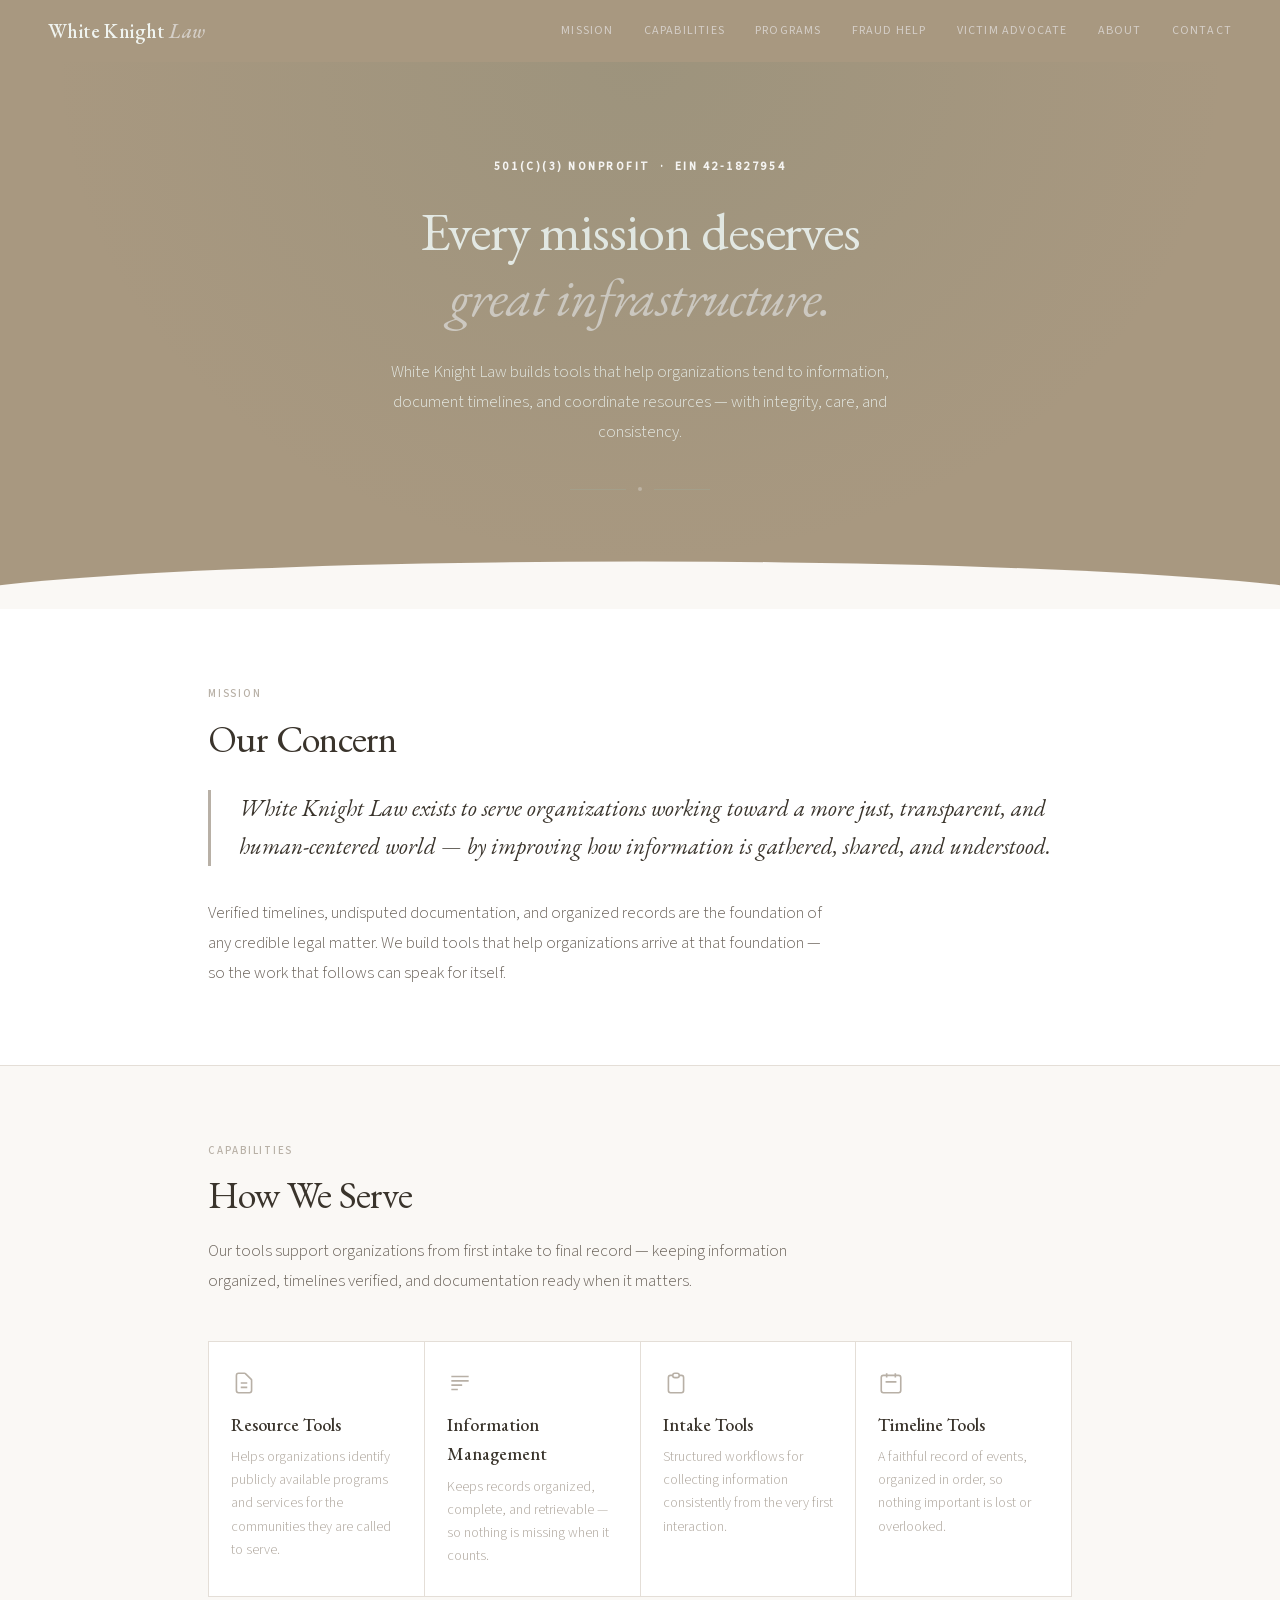
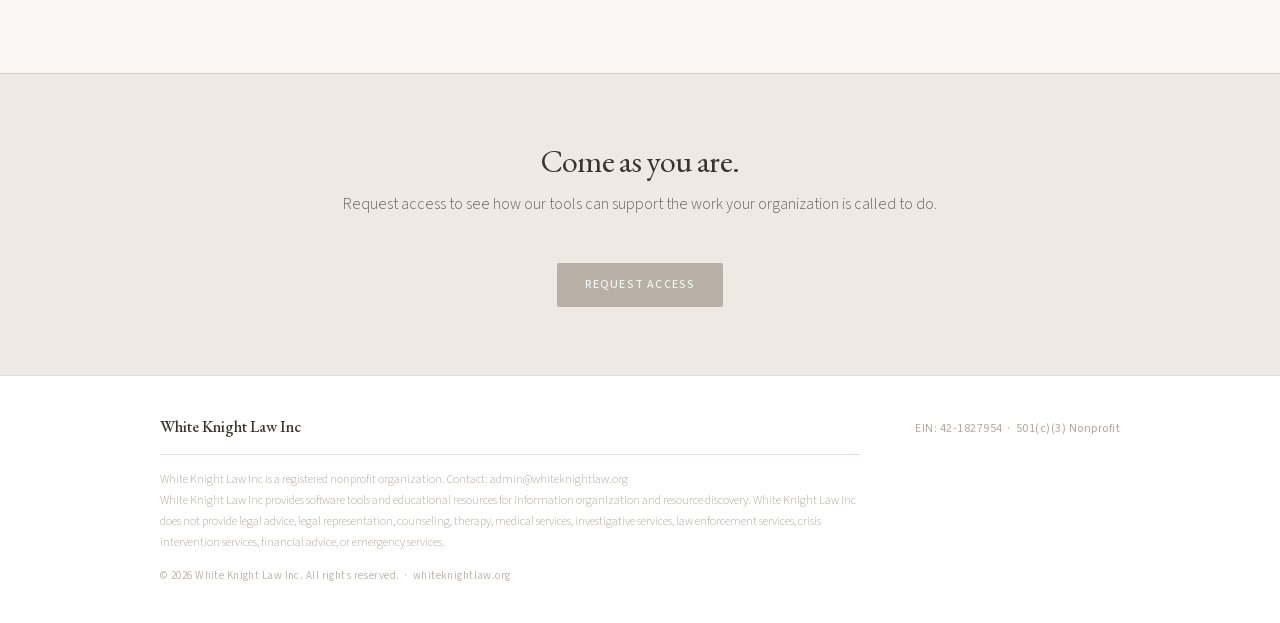
==== commit eb5a1d00: "Prepare site for Google Ad Grants Make both contact forms actually send, add a thank-you page that r" ====
--- a/index.html
+++ b/index.html
@@ -1,4 +1,4 @@
-<!DOCTYPE html><html lang="en" class="dark"><head><meta charset="utf-8"><meta name="viewport" content="width=device-width, initial-scale=1"><title>White Knight Law</title><meta name="description" content="Tools that help organizations tend to information, document timelines, and coordinate resources."><link rel="icon" href="/icon.png" type="image/png"/><meta name="next-size-adjust"><link rel="stylesheet" href="/styles.css"/></head><body class="__variable_d8ebd1 __variable_896f76 __variable_a3570b __variable_952d24 font-sans">
+<!DOCTYPE html><html lang="en" class="dark"><head><meta charset="utf-8"><meta name="viewport" content="width=device-width, initial-scale=1"><title>White Knight Law | Tools for crime victim advocates and fraud victims</title><meta name="description" content="White Knight Law Inc is a 501(c)(3) nonprofit that builds free tools and resources for crime victim advocacy organizations and people affected by fraud and identity theft."><link rel="icon" href="/icon.png" type="image/png"/><meta name="next-size-adjust"><link rel="stylesheet" href="/styles.css"/><link rel="canonical" href="https://whiteknightlaw.org"/><link rel="stylesheet" href="/wk-extra.css"/><script src="/wk-config.js"></script><script src="/wk-analytics.js"></script></head><body class="__variable_d8ebd1 __variable_896f76 __variable_a3570b __variable_952d24 font-sans">
 <next-route-announcer style="position: absolute;"></next-route-announcer><style>
         .wk-root {
           font-family: var(--font-source-sans), 'Source Sans 3', sans-serif;
@@ -307,4 +307,4 @@
           .wk-section { padding: 52px 24px; }
           .wk-footer { padding: 30px 24px; }
         }
-      </style><div class="wk-root"><header class="wk-header"><span class="wk-logo">White Knight <span>Law</span></span><nav class="wk-nav"><a href="#mission">Mission</a><a href="#capabilities">Capabilities</a><a href="/crime-victim-advocate">Victim Advocate</a><a href="/who-we-are">About</a><a href="/contact-us">Contact</a></nav></header><section class="wk-hero"><p class="wk-hero-eyebrow">501(c)(3) Nonprofit &nbsp;·&nbsp; EIN 42-1827954</p><h1>Every mission deserves<br><em>great infrastructure.</em></h1><p class="wk-hero-sub">White Knight Law builds tools that help organizations tend to information, document timelines, and coordinate resources — with integrity, care, and consistency.</p><div class="wk-hero-rule"><div class="wk-hero-rule-dot"></div></div></section><div class="wk-mission-bg" id="mission"><section class="wk-section"><p class="wk-eyebrow">Mission</p><h2>Our Concern</h2><div class="wk-mission-quote"><p>White Knight Law exists to serve organizations working toward a more just, transparent, and human-centered world — by improving how information is gathered, shared, and understood.</p></div><p class="wk-section-intro" style="margin-bottom: 0px;">Verified timelines, undisputed documentation, and organized records are the foundation of any credible legal matter. We build tools that help organizations arrive at that foundation — so the work that follows can speak for itself.</p></section></div><section class="wk-section" id="capabilities"><p class="wk-eyebrow">Capabilities</p><h2>How We Serve</h2><p class="wk-section-intro">Our tools support organizations from first intake to final record — keeping information organized, timelines verified, and documentation ready when it matters.</p><div class="wk-cap-grid"><div class="wk-cap-card"><svg class="wk-cap-icon" viewBox="0 0 24 24" fill="none" stroke="currentColor" stroke-width="1.5"><path d="M9 12h6m-6 4h6m2 5H7a2 2 0 01-2-2V5a2 2 0 012-2h5.586a1 1 0 01.707.293l5.414 5.414A1 1 0 0119 9.414V19a2 2 0 01-2 2z"></path></svg><strong>Resource Tools</strong><p>Helps organizations identify publicly available programs and services for the communities they are called to serve.</p></div><div class="wk-cap-card"><svg class="wk-cap-icon" viewBox="0 0 24 24" fill="none" stroke="currentColor" stroke-width="1.5"><path d="M4 6h16M4 10h16M4 14h10M4 18h6"></path></svg><strong>Information Management</strong><p>Keeps records organized, complete, and retrievable — so nothing is missing when it counts.</p></div><div class="wk-cap-card"><svg class="wk-cap-icon" viewBox="0 0 24 24" fill="none" stroke="currentColor" stroke-width="1.5"><path d="M9 5H7a2 2 0 00-2 2v12a2 2 0 002 2h10a2 2 0 002-2V7a2 2 0 00-2-2h-2M9 5a2 2 0 002 2h2a2 2 0 002-2M9 5a2 2 0 012-2h2a2 2 0 012 2"></path></svg><strong>Intake Tools</strong><p>Structured workflows for collecting information consistently from the very first interaction.</p></div><div class="wk-cap-card"><svg class="wk-cap-icon" viewBox="0 0 24 24" fill="none" stroke="currentColor" stroke-width="1.5"><path d="M8 7V3m8 4V3m-9 8h10M5 21h14a2 2 0 002-2V7a2 2 0 00-2-2H5a2 2 0 00-2 2v12a2 2 0 002 2z"></path></svg><strong>Timeline Tools</strong><p>A faithful record of events, organized in order, so nothing important is lost or overlooked.</p></div></div></section><section class="wk-cta-strip"><h2>Come as you are.</h2><p>Request access to see how our tools can support the work your organization is called to do.</p></section><footer class="wk-footer"><div class="wk-footer-inner"><div class="wk-footer-top"><span class="wk-footer-logo">White Knight Law Inc</span><span class="wk-footer-ein">EIN: 42-1827954 &nbsp;·&nbsp; 501(c)(3) Nonprofit</span></div><p class="wk-footer-disclaimer">White Knight Law Inc is a registered nonprofit organization. Contact: admin@whiteknightlaw.org<br>White Knight Law Inc provides software tools and educational resources for information organization and resource discovery. White Knight Law Inc does not provide legal advice, legal representation, counseling, therapy, medical services, investigative services, law enforcement services, crisis intervention services, financial advice, or emergency services.</p><p class="wk-footer-copy">© 2026 White Knight Law Inc. All rights reserved. &nbsp;·&nbsp; whiteknightlaw.org</p></div></footer></div></body></html>+      </style><div class="wk-root"><header class="wk-header"><span class="wk-logo">White Knight <span>Law</span></span><nav class="wk-nav"><a href="#mission">Mission</a><a href="#capabilities">Capabilities</a><a href="/programs">Programs</a><a href="/fraud-resources">Fraud Help</a><a href="/crime-victim-advocate">Victim Advocate</a><a href="/who-we-are">About</a><a href="/contact-us">Contact</a></nav></header><section class="wk-hero"><p class="wk-hero-eyebrow">501(c)(3) Nonprofit &nbsp;·&nbsp; EIN 42-1827954</p><h1>Every mission deserves<br><em>great infrastructure.</em></h1><p class="wk-hero-sub">White Knight Law builds tools that help organizations tend to information, document timelines, and coordinate resources — with integrity, care, and consistency.</p><div class="wk-hero-rule"><div class="wk-hero-rule-dot"></div></div></section><div class="wk-mission-bg" id="mission"><section class="wk-section"><p class="wk-eyebrow">Mission</p><h2>Our Concern</h2><div class="wk-mission-quote"><p>White Knight Law exists to serve organizations working toward a more just, transparent, and human-centered world — by improving how information is gathered, shared, and understood.</p></div><p class="wk-section-intro" style="margin-bottom: 0px;">Verified timelines, undisputed documentation, and organized records are the foundation of any credible legal matter. We build tools that help organizations arrive at that foundation — so the work that follows can speak for itself.</p></section></div><section class="wk-section" id="capabilities"><p class="wk-eyebrow">Capabilities</p><h2>How We Serve</h2><p class="wk-section-intro">Our tools support organizations from first intake to final record — keeping information organized, timelines verified, and documentation ready when it matters.</p><div class="wk-cap-grid"><div class="wk-cap-card"><svg class="wk-cap-icon" viewBox="0 0 24 24" fill="none" stroke="currentColor" stroke-width="1.5"><path d="M9 12h6m-6 4h6m2 5H7a2 2 0 01-2-2V5a2 2 0 012-2h5.586a1 1 0 01.707.293l5.414 5.414A1 1 0 0119 9.414V19a2 2 0 01-2 2z"></path></svg><strong>Resource Tools</strong><p>Helps organizations identify publicly available programs and services for the communities they are called to serve.</p></div><div class="wk-cap-card"><svg class="wk-cap-icon" viewBox="0 0 24 24" fill="none" stroke="currentColor" stroke-width="1.5"><path d="M4 6h16M4 10h16M4 14h10M4 18h6"></path></svg><strong>Information Management</strong><p>Keeps records organized, complete, and retrievable — so nothing is missing when it counts.</p></div><div class="wk-cap-card"><svg class="wk-cap-icon" viewBox="0 0 24 24" fill="none" stroke="currentColor" stroke-width="1.5"><path d="M9 5H7a2 2 0 00-2 2v12a2 2 0 002 2h10a2 2 0 002-2V7a2 2 0 00-2-2h-2M9 5a2 2 0 002 2h2a2 2 0 002-2M9 5a2 2 0 012-2h2a2 2 0 012 2"></path></svg><strong>Intake Tools</strong><p>Structured workflows for collecting information consistently from the very first interaction.</p></div><div class="wk-cap-card"><svg class="wk-cap-icon" viewBox="0 0 24 24" fill="none" stroke="currentColor" stroke-width="1.5"><path d="M8 7V3m8 4V3m-9 8h10M5 21h14a2 2 0 002-2V7a2 2 0 00-2-2H5a2 2 0 00-2 2v12a2 2 0 002 2z"></path></svg><strong>Timeline Tools</strong><p>A faithful record of events, organized in order, so nothing important is lost or overlooked.</p></div></div></section><section class="wk-cta-strip"><h2>Come as you are.</h2><p>Request access to see how our tools can support the work your organization is called to do.</p><a href="/contact-us" class="wk-btn-cta wk-cta-link">Request access</a></section><footer class="wk-footer"><div class="wk-footer-inner"><div class="wk-footer-top"><span class="wk-footer-logo">White Knight Law Inc</span><span class="wk-footer-ein">EIN: 42-1827954 &nbsp;·&nbsp; 501(c)(3) Nonprofit</span></div><p class="wk-footer-disclaimer">White Knight Law Inc is a registered nonprofit organization. Contact: admin@whiteknightlaw.org<br>White Knight Law Inc provides software tools and educational resources for information organization and resource discovery. White Knight Law Inc does not provide legal advice, legal representation, counseling, therapy, medical services, investigative services, law enforcement services, crisis intervention services, financial advice, or emergency services.</p><p class="wk-footer-copy">© 2026 White Knight Law Inc. All rights reserved. &nbsp;·&nbsp; whiteknightlaw.org</p></div></footer></div></body></html>
--- a/wk-extra.css
+++ b/wk-extra.css
@@ -0,0 +1,19 @@
+/* Additions for the Ad Grants update: phone navigation, buttons and new pages. */
+@media (max-width:700px) {
+  .wk-header { height:auto; padding:12px 20px; flex-direction:column; align-items:flex-start; gap:8px; }
+  .wk-nav { display:flex; flex-wrap:wrap; gap:10px 18px; }
+}
+.wk-cta-link { display:inline-block; margin-top:18px; }
+.wk-list { margin:0 0 8px 0; padding-left:20px; color:#6E665E; font-weight:300; }
+.wk-list li { margin-bottom:10px; line-height:1.7; }
+.wk-list a, .wk-prose a { color:#3A342C; text-decoration:underline; }
+.wk-prose p { font-size:16px; font-weight:300; color:#6E665E; line-height:1.78; margin:0 0 16px; max-width:720px; }
+.wk-card-grid { display:grid; grid-template-columns:1fr 1fr; gap:28px; }
+.wk-card { background:#FFFFFF; border:1px solid #E4DED7; padding:28px 30px; }
+.wk-card p { font-size:15px; font-weight:300; color:#6E665E; line-height:1.75; margin:0 0 10px; }
+.wk-steps { counter-reset:step; list-style:none; padding:0; margin:0; }
+.wk-steps li { counter-increment:step; position:relative; padding:0 0 22px 48px; color:#6E665E; font-weight:300; line-height:1.75; }
+.wk-steps li::before { content:counter(step); position:absolute; left:0; top:0; width:32px; height:32px; border-radius:50%; background:#A89880; color:#F0F4F0; font-size:14px; display:flex; align-items:center; justify-content:center; }
+.wk-steps strong { color:#3A342C; font-weight:500; }
+.wk-note { background:#FFFFFF; border:1px solid #E4DED7; padding:22px 26px; font-size:14px; color:#6E665E; font-weight:300; line-height:1.75; }
+@media (max-width:700px) { .wk-card-grid { grid-template-columns:1fr; } }
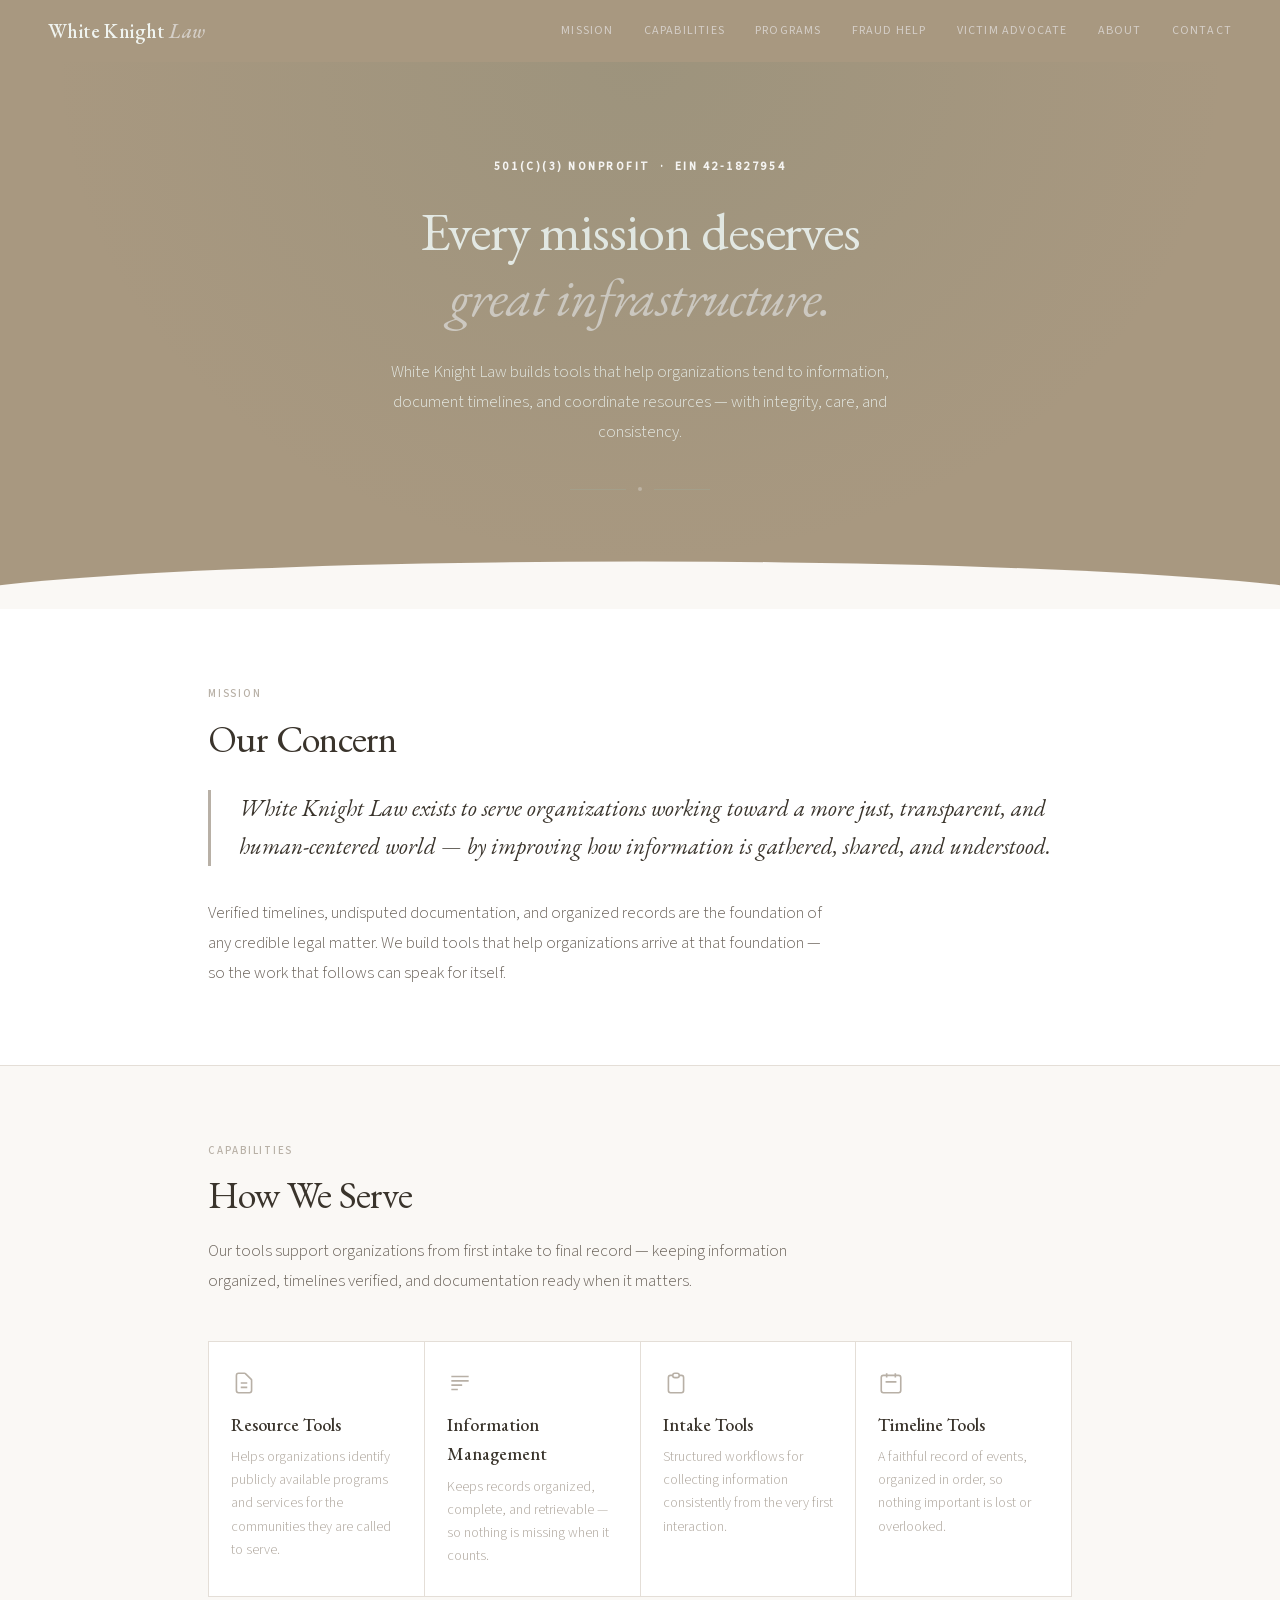
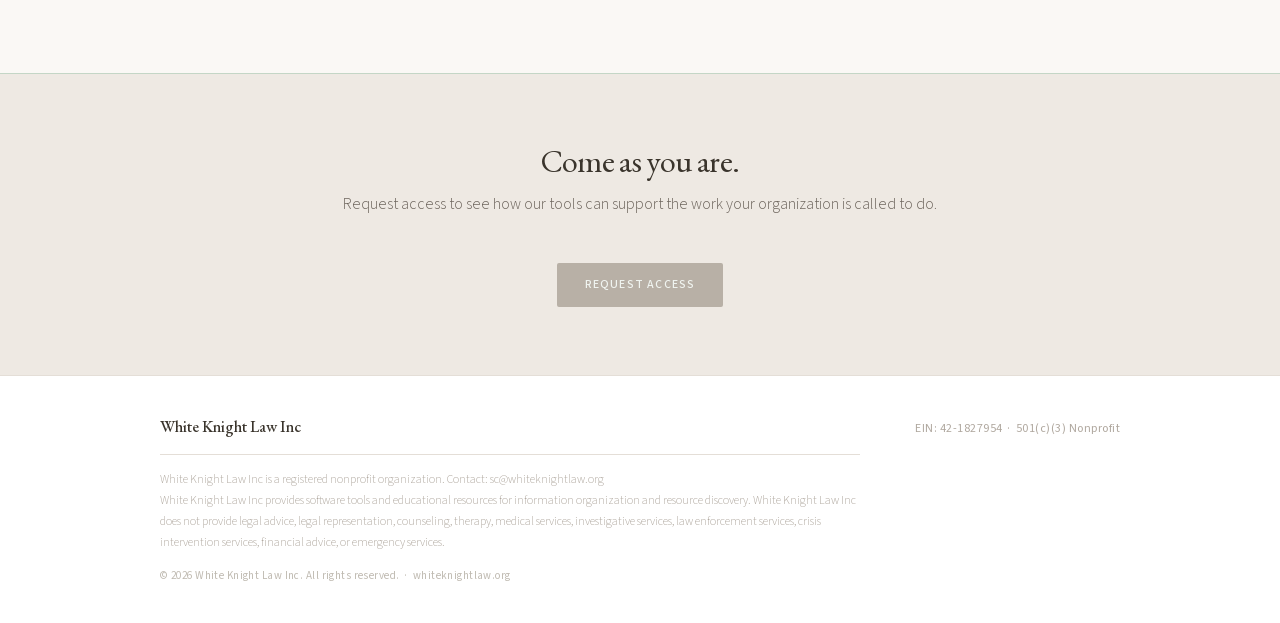
==== commit d09225d3: "Send form messages and show contact email as sc@whiteknightlaw.org Co-Authored-By: Claude Opus 5.5 <" ====
--- a/index.html
+++ b/index.html
@@ -307,4 +307,4 @@
           .wk-section { padding: 52px 24px; }
           .wk-footer { padding: 30px 24px; }
         }
-      </style><div class="wk-root"><header class="wk-header"><span class="wk-logo">White Knight <span>Law</span></span><nav class="wk-nav"><a href="#mission">Mission</a><a href="#capabilities">Capabilities</a><a href="/programs">Programs</a><a href="/fraud-resources">Fraud Help</a><a href="/crime-victim-advocate">Victim Advocate</a><a href="/who-we-are">About</a><a href="/contact-us">Contact</a></nav></header><section class="wk-hero"><p class="wk-hero-eyebrow">501(c)(3) Nonprofit &nbsp;·&nbsp; EIN 42-1827954</p><h1>Every mission deserves<br><em>great infrastructure.</em></h1><p class="wk-hero-sub">White Knight Law builds tools that help organizations tend to information, document timelines, and coordinate resources — with integrity, care, and consistency.</p><div class="wk-hero-rule"><div class="wk-hero-rule-dot"></div></div></section><div class="wk-mission-bg" id="mission"><section class="wk-section"><p class="wk-eyebrow">Mission</p><h2>Our Concern</h2><div class="wk-mission-quote"><p>White Knight Law exists to serve organizations working toward a more just, transparent, and human-centered world — by improving how information is gathered, shared, and understood.</p></div><p class="wk-section-intro" style="margin-bottom: 0px;">Verified timelines, undisputed documentation, and organized records are the foundation of any credible legal matter. We build tools that help organizations arrive at that foundation — so the work that follows can speak for itself.</p></section></div><section class="wk-section" id="capabilities"><p class="wk-eyebrow">Capabilities</p><h2>How We Serve</h2><p class="wk-section-intro">Our tools support organizations from first intake to final record — keeping information organized, timelines verified, and documentation ready when it matters.</p><div class="wk-cap-grid"><div class="wk-cap-card"><svg class="wk-cap-icon" viewBox="0 0 24 24" fill="none" stroke="currentColor" stroke-width="1.5"><path d="M9 12h6m-6 4h6m2 5H7a2 2 0 01-2-2V5a2 2 0 012-2h5.586a1 1 0 01.707.293l5.414 5.414A1 1 0 0119 9.414V19a2 2 0 01-2 2z"></path></svg><strong>Resource Tools</strong><p>Helps organizations identify publicly available programs and services for the communities they are called to serve.</p></div><div class="wk-cap-card"><svg class="wk-cap-icon" viewBox="0 0 24 24" fill="none" stroke="currentColor" stroke-width="1.5"><path d="M4 6h16M4 10h16M4 14h10M4 18h6"></path></svg><strong>Information Management</strong><p>Keeps records organized, complete, and retrievable — so nothing is missing when it counts.</p></div><div class="wk-cap-card"><svg class="wk-cap-icon" viewBox="0 0 24 24" fill="none" stroke="currentColor" stroke-width="1.5"><path d="M9 5H7a2 2 0 00-2 2v12a2 2 0 002 2h10a2 2 0 002-2V7a2 2 0 00-2-2h-2M9 5a2 2 0 002 2h2a2 2 0 002-2M9 5a2 2 0 012-2h2a2 2 0 012 2"></path></svg><strong>Intake Tools</strong><p>Structured workflows for collecting information consistently from the very first interaction.</p></div><div class="wk-cap-card"><svg class="wk-cap-icon" viewBox="0 0 24 24" fill="none" stroke="currentColor" stroke-width="1.5"><path d="M8 7V3m8 4V3m-9 8h10M5 21h14a2 2 0 002-2V7a2 2 0 00-2-2H5a2 2 0 00-2 2v12a2 2 0 002 2z"></path></svg><strong>Timeline Tools</strong><p>A faithful record of events, organized in order, so nothing important is lost or overlooked.</p></div></div></section><section class="wk-cta-strip"><h2>Come as you are.</h2><p>Request access to see how our tools can support the work your organization is called to do.</p><a href="/contact-us" class="wk-btn-cta wk-cta-link">Request access</a></section><footer class="wk-footer"><div class="wk-footer-inner"><div class="wk-footer-top"><span class="wk-footer-logo">White Knight Law Inc</span><span class="wk-footer-ein">EIN: 42-1827954 &nbsp;·&nbsp; 501(c)(3) Nonprofit</span></div><p class="wk-footer-disclaimer">White Knight Law Inc is a registered nonprofit organization. Contact: admin@whiteknightlaw.org<br>White Knight Law Inc provides software tools and educational resources for information organization and resource discovery. White Knight Law Inc does not provide legal advice, legal representation, counseling, therapy, medical services, investigative services, law enforcement services, crisis intervention services, financial advice, or emergency services.</p><p class="wk-footer-copy">© 2026 White Knight Law Inc. All rights reserved. &nbsp;·&nbsp; whiteknightlaw.org</p></div></footer></div></body></html>+      </style><div class="wk-root"><header class="wk-header"><span class="wk-logo">White Knight <span>Law</span></span><nav class="wk-nav"><a href="#mission">Mission</a><a href="#capabilities">Capabilities</a><a href="/programs">Programs</a><a href="/fraud-resources">Fraud Help</a><a href="/crime-victim-advocate">Victim Advocate</a><a href="/who-we-are">About</a><a href="/contact-us">Contact</a></nav></header><section class="wk-hero"><p class="wk-hero-eyebrow">501(c)(3) Nonprofit &nbsp;·&nbsp; EIN 42-1827954</p><h1>Every mission deserves<br><em>great infrastructure.</em></h1><p class="wk-hero-sub">White Knight Law builds tools that help organizations tend to information, document timelines, and coordinate resources — with integrity, care, and consistency.</p><div class="wk-hero-rule"><div class="wk-hero-rule-dot"></div></div></section><div class="wk-mission-bg" id="mission"><section class="wk-section"><p class="wk-eyebrow">Mission</p><h2>Our Concern</h2><div class="wk-mission-quote"><p>White Knight Law exists to serve organizations working toward a more just, transparent, and human-centered world — by improving how information is gathered, shared, and understood.</p></div><p class="wk-section-intro" style="margin-bottom: 0px;">Verified timelines, undisputed documentation, and organized records are the foundation of any credible legal matter. We build tools that help organizations arrive at that foundation — so the work that follows can speak for itself.</p></section></div><section class="wk-section" id="capabilities"><p class="wk-eyebrow">Capabilities</p><h2>How We Serve</h2><p class="wk-section-intro">Our tools support organizations from first intake to final record — keeping information organized, timelines verified, and documentation ready when it matters.</p><div class="wk-cap-grid"><div class="wk-cap-card"><svg class="wk-cap-icon" viewBox="0 0 24 24" fill="none" stroke="currentColor" stroke-width="1.5"><path d="M9 12h6m-6 4h6m2 5H7a2 2 0 01-2-2V5a2 2 0 012-2h5.586a1 1 0 01.707.293l5.414 5.414A1 1 0 0119 9.414V19a2 2 0 01-2 2z"></path></svg><strong>Resource Tools</strong><p>Helps organizations identify publicly available programs and services for the communities they are called to serve.</p></div><div class="wk-cap-card"><svg class="wk-cap-icon" viewBox="0 0 24 24" fill="none" stroke="currentColor" stroke-width="1.5"><path d="M4 6h16M4 10h16M4 14h10M4 18h6"></path></svg><strong>Information Management</strong><p>Keeps records organized, complete, and retrievable — so nothing is missing when it counts.</p></div><div class="wk-cap-card"><svg class="wk-cap-icon" viewBox="0 0 24 24" fill="none" stroke="currentColor" stroke-width="1.5"><path d="M9 5H7a2 2 0 00-2 2v12a2 2 0 002 2h10a2 2 0 002-2V7a2 2 0 00-2-2h-2M9 5a2 2 0 002 2h2a2 2 0 002-2M9 5a2 2 0 012-2h2a2 2 0 012 2"></path></svg><strong>Intake Tools</strong><p>Structured workflows for collecting information consistently from the very first interaction.</p></div><div class="wk-cap-card"><svg class="wk-cap-icon" viewBox="0 0 24 24" fill="none" stroke="currentColor" stroke-width="1.5"><path d="M8 7V3m8 4V3m-9 8h10M5 21h14a2 2 0 002-2V7a2 2 0 00-2-2H5a2 2 0 00-2 2v12a2 2 0 002 2z"></path></svg><strong>Timeline Tools</strong><p>A faithful record of events, organized in order, so nothing important is lost or overlooked.</p></div></div></section><section class="wk-cta-strip"><h2>Come as you are.</h2><p>Request access to see how our tools can support the work your organization is called to do.</p><a href="/contact-us" class="wk-btn-cta wk-cta-link">Request access</a></section><footer class="wk-footer"><div class="wk-footer-inner"><div class="wk-footer-top"><span class="wk-footer-logo">White Knight Law Inc</span><span class="wk-footer-ein">EIN: 42-1827954 &nbsp;·&nbsp; 501(c)(3) Nonprofit</span></div><p class="wk-footer-disclaimer">White Knight Law Inc is a registered nonprofit organization. Contact: sc@whiteknightlaw.org<br>White Knight Law Inc provides software tools and educational resources for information organization and resource discovery. White Knight Law Inc does not provide legal advice, legal representation, counseling, therapy, medical services, investigative services, law enforcement services, crisis intervention services, financial advice, or emergency services.</p><p class="wk-footer-copy">© 2026 White Knight Law Inc. All rights reserved. &nbsp;·&nbsp; whiteknightlaw.org</p></div></footer></div></body></html>
